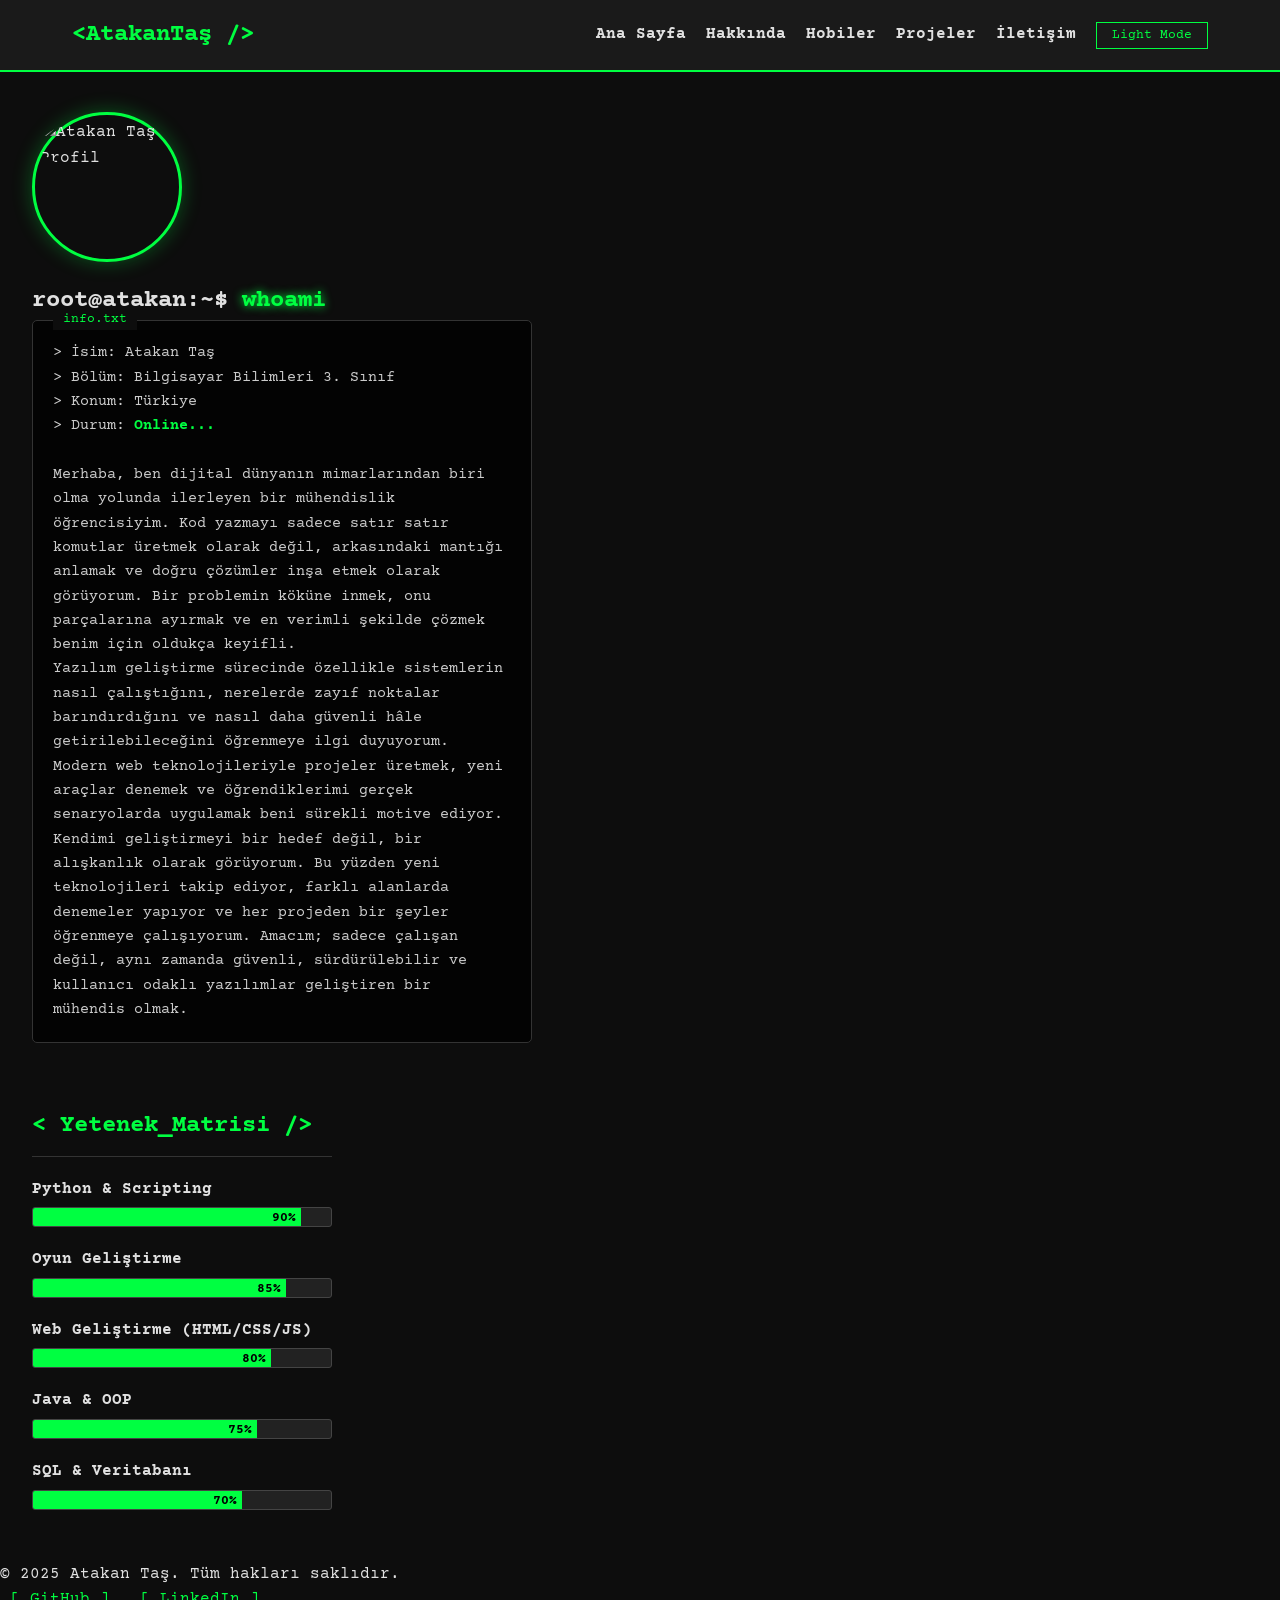
==== hakkinda.html @ c327cda7 "Add files via upload" ====
<!DOCTYPE html>
<html lang="tr">

<head>
    <meta charset="UTF-8">
    <meta name="viewport" content="width=device-width, initial-scale=1.0">
    <title>Hakkında | Atakan Taş</title>
    <link rel="stylesheet" href="style.css">
    <link href="https://fonts.googleapis.com/css2?family=Courier+Prime:wght@400;700&display=swap" rel="stylesheet">
    <link rel="icon" type="image/png" href="https://cdn-icons-png.flaticon.com/512/919/919841.png">
</head>

<body>

    <header>
        <nav class="navbar">
            <div class="logo">&lt;AtakanTaş /&gt;</div>
            <div class="hamburger" id="hamburger-btn">
                <span class="bar"></span>
                <span class="bar"></span>
                <span class="bar"></span>
            </div>
            <ul class="nav-links" id="nav-links">
                <li><a href="index.html">Ana Sayfa</a></li>
                <li><a href="hakkinda.html" class="active">Hakkında</a></li>
                <li><a href="hobiler.html">Hobiler</a></li>
                <li><a href="portfolyo.html">Projeler</a></li>
                <li><a href="iletisim.html">İletişim</a></li>
                <li><button id="theme-toggle">Light Mode</button></li>
            </ul>
        </nav>
    </header>

    <main class="container about-container">

        <section class="bio-section">
            <div class="profile-frame">
                <img src="https://images.unsplash.com/photo-1535713875002-d1d0cf377fde?q=80&w=500&auto=format&fit=crop"
                    alt="Atakan Taş Profil">
            </div>
            <h1>root@atakan:~$ <span class="highlight">whoami</span></h1>

            <div class="terminal-box">
                <p>> İsim: Atakan Taş</p>
                <p>> Bölüm: Bilgisayar Bilimleri 3. Sınıf</p>
                <p>> Konum: Türkiye</p>
                <p>> Durum: <span class="blink">Online...</span></p>
                <br>
                <p class="bio-text">
                    Merhaba, ben dijital dünyanın mimarlarından biri olma yolunda ilerleyen bir mühendislik
                    öğrencisiyim. Kod yazmayı sadece satır satır komutlar üretmek olarak değil, arkasındaki mantığı
                    anlamak ve doğru çözümler inşa etmek olarak görüyorum. Bir problemin köküne inmek, onu parçalarına
                    ayırmak ve en verimli şekilde çözmek benim için oldukça keyifli. <br>

                    Yazılım geliştirme sürecinde özellikle sistemlerin nasıl çalıştığını, nerelerde zayıf noktalar
                    barındırdığını ve nasıl daha güvenli hâle getirilebileceğini öğrenmeye ilgi duyuyorum. Modern web
                    teknolojileriyle projeler üretmek, yeni araçlar denemek ve öğrendiklerimi gerçek senaryolarda
                    uygulamak beni sürekli motive ediyor. <br>

                    Kendimi geliştirmeyi bir hedef değil, bir alışkanlık olarak görüyorum. Bu yüzden yeni teknolojileri
                    takip ediyor, farklı alanlarda denemeler yapıyor ve her projeden bir şeyler öğrenmeye çalışıyorum.
                    Amacım; sadece çalışan değil, aynı zamanda güvenli, sürdürülebilir ve kullanıcı odaklı yazılımlar
                    geliştiren bir mühendis olmak. <br>
                </p>
            </div>
        </section>

        <section class="skills-section">
            <h2>&lt; Yetenek_Matrisi /&gt;</h2>

            <div class="skill">
                <div class="skill-name">Python & Scripting</div>
                <div class="progress-bar">
                    <div class="progress" style="width: 90%;">90%</div>
                </div>
            </div>

            <div class="skill">
                <div class="skill-name">Oyun Geliştirme</div>
                <div class="progress-bar">
                    <div class="progress" style="width: 85%;">85%</div>
                </div>
            </div>

            <div class="skill">
                <div class="skill-name">Web Geliştirme (HTML/CSS/JS)</div>
                <div class="progress-bar">
                    <div class="progress" style="width: 80%;">80%</div>
                </div>
            </div>

            <div class="skill">
                <div class="skill-name">Java & OOP</div>
                <div class="progress-bar">
                    <div class="progress" style="width: 75%;">75%</div>
                </div>
            </div>

            <div class="skill">
                <div class="skill-name">SQL & Veritabanı</div>
                <div class="progress-bar">
                    <div class="progress" style="width: 70%;">70%</div>
                </div>
            </div>

        </section>

    </main>

    <footer>
        <p>&copy; 2025 Atakan Taş. Tüm hakları saklıdır.</p>
        <div class="social-links">
            <a href="https://github.com/kullaniciadin" target="_blank"
                style="color: var(--primary-color); margin: 0 10px; text-decoration: none;">[ GitHub ]</a>
            <a href="https://linkedin.com/in/kullaniciadin" target="_blank"
                style="color: var(--primary-color); margin: 0 10px; text-decoration: none;">[ LinkedIn ]</a>
        </div>
    </footer>

    <script src="script.js"></script>
</body>

</html>
---- style.css ----
/* Dosya: style.css */
:root {
    /* Varsayılan Renkler (Dark Mode / Hacker Theme) */
    --bg-color: #0d0d0d;
    --text-color: #e0e0e0;
    --primary-color: #00ff41;
    /* Matrix Yeşili */
    --secondary-color: #1a1a1a;
    --border-color: #00ff41;
}

/* Light Mode Renkleri [cite: 18] */
body.light-mode {
    --bg-color: #ffffff;
    --text-color: #1a1a1a;
    --primary-color: #008f11;
    /* Daha koyu yeşil okunabilirlik için */
    --secondary-color: #f0f0f0;
    --border-color: #ccc;
}

* {
    margin: 0;
    padding: 0;
    box-sizing: border-box;
    font-family: 'Courier Prime', monospace;
    /* Monospace font */
}

body {
    background-color: var(--bg-color);
    color: var(--text-color);
    transition: background-color 0.3s, color 0.3s;
    line-height: 1.6;
}

/* Navbar [cite: 24] */
header {
    background-color: var(--secondary-color);
    position: fixed;
    /* Sabit Navbar */
    top: 0;
    width: 100%;
    z-index: 1000;
    border-bottom: 2px solid var(--primary-color);
}

.navbar {
    display: flex;
    justify-content: space-between;
    align-items: center;
    padding: 1rem 2rem;
    max-width: 1200px;
    margin: 0 auto;
}

.logo {
    font-size: 1.5rem;
    font-weight: bold;
    color: var(--primary-color);
}

.nav-links {
    display: flex;
    list-style: none;
    gap: 20px;
}

.nav-links a {
    text-decoration: none;
    color: var(--text-color);
    font-weight: bold;
    transition: color 0.3s;
}

.nav-links a:hover {
    color: var(--primary-color);
    text-shadow: 0 0 5px var(--primary-color);
}

/* Butonlar */
.btn,
#theme-toggle {
    background-color: transparent;
    border: 1px solid var(--primary-color);
    color: var(--primary-color);
    padding: 5px 15px;
    cursor: pointer;
    font-family: inherit;
    text-decoration: none;
    display: inline-block;
}

.btn:hover,
#theme-toggle:hover {
    background-color: var(--primary-color);
    color: var(--bg-color);
}

/* Container & Bölümler */
main {
    margin-top: 80px;
    /* Navbar payı */
    padding: 2rem;
    min-height: 80vh;
    display: flex;
    flex-direction: column;
    align-items: center;
    justify-content: center;
    text-align: center;
}

.highlight {
    color: var(--primary-color);
    text-shadow: 0 0 10px var(--primary-color);
}

/* Accordion (Hobiler)  */
.accordion {
    width: 100%;
    max-width: 600px;
    margin-top: 2rem;
    text-align: left;
}

.accordion-item {
    border: 1px solid var(--border-color);
    margin-bottom: 10px;
    border-radius: 5px;
    overflow: hidden;
}

.accordion-header {
    width: 100%;
    background-color: var(--secondary-color);
    color: var(--primary-color);
    padding: 15px;
    text-align: left;
    border: none;
    cursor: pointer;
    font-size: 1.1rem;
    outline: none;
}

.accordion-content {
    max-height: 0;
    overflow: hidden;
    transition: max-height 0.3s ease-out;
    /* Basit Animasyon [cite: 21] */
    background-color: var(--bg-color);
    padding: 0 15px;
}

.accordion-content p {
    padding: 15px 0;
}

/* Hamburger Menü (Mobile) */
.hamburger {
    display: none;
    cursor: pointer;
}

.bar {
    display: block;
    width: 25px;
    height: 3px;
    margin: 5px auto;
    background-color: var(--text-color);
    transition: all 0.3s ease;

}

/* Responsive Tasarım (Media Queries) [cite: 23] */
@media (max-width: 768px) {
    .hamburger {
        display: block;
    }

    .hamburger.active .bar:nth-child(2) {
        opacity: 0;
    }

    .hamburger.active .bar:nth-child(1) {
        transform: translateY(8px) rotate(45deg);
    }

    .hamburger.active .bar:nth-child(3) {
        transform: translateY(-8px) rotate(-45deg);
    }

    .nav-links {
        position: fixed;
        left: -100%;
        top: 70px;
        flex-direction: column;
        background-color: var(--secondary-color);
        width: 100%;
        text-align: center;
        transition: 0.3s;
        padding: 20px 0;
        border-bottom: 2px solid var(--primary-color);
    }

    .nav-links.active {
        left: 0;
    }
}


/* --- İletişim Formu Stilleri (style.css altına ekle) --- */

.contact-section {
    width: 100%;
    max-width: 600px;
    text-align: left;
    background-color: rgba(26, 26, 26, 0.5);
    /* Hafif transparan kutu */
    padding: 2rem;
    border: 1px solid var(--primary-color);
    box-shadow: 0 0 15px rgba(0, 255, 65, 0.1);
    /* Yeşil neon parlama */
}

.contact-section h1 {
    color: var(--primary-color);
    margin-bottom: 1rem;
    text-align: center;
}

.form-group {
    margin-bottom: 1.5rem;
}

.form-group label {
    display: block;
    margin-bottom: 0.5rem;
    font-weight: bold;
    color: var(--text-color);
}

/* Input ve Textarea için Hacker Görünümü */
input,
textarea {
    width: 100%;
    padding: 10px;
    background-color: #000;
    /* Tam siyah zemin */
    border: 1px solid #333;
    border-left: 3px solid var(--primary-color);
    /* Sol taraf yeşil çizgi */
    color: var(--primary-color);
    font-family: 'Courier Prime', monospace;
    font-size: 1rem;
    outline: none;
    transition: all 0.3s ease;
}

input:focus,
textarea:focus {
    border-color: var(--primary-color);
    box-shadow: 0 0 8px rgba(0, 255, 65, 0.3);
}

/* Placeholder rengini biraz soluk yapalım */
::placeholder {
    color: #555;
}

.full-width {
    width: 100%;
    margin-top: 10px;
    font-weight: bold;
    font-size: 1.1rem;
    text-transform: uppercase;
    letter-spacing: 2px;
}



/* --- Hobiler Sayfası Kart Tasarımı --- */

/* Kartları yan yana dizen Grid yapısı */
.hobby-grid {
    display: grid;
    grid-template-columns: repeat(auto-fit, minmax(300px, 1fr));
    gap: 2rem;
    width: 100%;
    max-width: 1000px;
    margin-top: 20px;
}

/* Kartın kendisi */
.hobby-card {
    background-color: #000;
    border: 1px solid #333;
    border-radius: 10px;
    overflow: hidden;
    transition: transform 0.3s, box-shadow 0.3s;
}

.hobby-card:hover {
    transform: translateY(-5px);
    box-shadow: 0 0 15px rgba(0, 255, 65, 0.4);
    /* Neon yeşil gölge */
    border-color: var(--primary-color);
}

/* Kartın üst kısmı (Resim + Başlık) */
.card-header {
    position: relative;
    height: 200px;
    /* Kart yüksekliği */
    cursor: pointer;
    overflow: hidden;
    padding: 0;
    /* Önceki padding'i sıfırladık */
}

.card-header img {
    width: 100%;
    height: 100%;
    object-fit: cover;
    opacity: 0.7;
    /* Resmi biraz kararttık */
    transition: opacity 0.3s;
}

.hobby-card:hover img {
    opacity: 1;
    /* Mouse gelince parlasın */
}

/* Resmin üzerindeki yazı katmanı */
.card-overlay {
    position: absolute;
    bottom: 0;
    left: 0;
    width: 100%;
    background: linear-gradient(to top, rgba(0, 0, 0, 0.9), transparent);
    padding: 15px;
    display: flex;
    justify-content: space-between;
    align-items: center;
}

.card-overlay h3 {
    color: var(--primary-color);
    font-size: 1.2rem;
    text-shadow: 0 0 5px black;
}

.card-overlay .icon {
    font-size: 1.5rem;
    font-weight: bold;
}

/* Açılan Metin Alanı */
.accordion-content p {
    padding: 15px;
    color: #ccc;
    font-size: 0.95rem;
    line-height: 1.5;
    background-color: #111;
    border-top: 1px solid var(--primary-color);
}




/* --- Hakkında Sayfası Stilleri --- */

.about-container {
    display: flex;
    flex-wrap: wrap;
    justify-content: center;
    gap: 4rem;
    align-items: flex-start;
    text-align: left;
    /* Genel ortalamayı bozup sola yaslıyoruz */
}

/* Sol Taraf: Biyografi */
.bio-section {
    flex: 1;
    min-width: 300px;
    max-width: 500px;
}

.profile-frame {
    width: 150px;
    height: 150px;
    border-radius: 50%;
    border: 3px solid var(--primary-color);
    padding: 5px;
    margin-bottom: 20px;
    box-shadow: 0 0 20px rgba(0, 255, 65, 0.3);
}

.profile-frame img {
    width: 100%;
    height: 100%;
    border-radius: 50%;
    object-fit: cover;
    filter: grayscale(100%);
    /* Siyah beyaz fotoğraf hacker havası katar */
    transition: filter 0.3s;
}

.profile-frame:hover img {
    filter: grayscale(0%);
    /* Üzerine gelince renklenir */
}

.terminal-box {
    background-color: rgba(0, 0, 0, 0.8);
    border: 1px solid #333;
    padding: 20px;
    border-radius: 5px;
    font-family: 'Courier Prime', monospace;
    font-size: 0.95rem;
    color: #ccc;
    position: relative;
}

.terminal-box::before {
    content: "info.txt";
    /* Dosya adı süsü */
    position: absolute;
    top: -12px;
    left: 20px;
    background-color: var(--bg-color);
    padding: 0 10px;
    color: var(--primary-color);
    font-size: 0.8rem;
}

.blink {
    animation: blinker 1.5s linear infinite;
    color: var(--primary-color);
    font-weight: bold;
}

@keyframes blinker {
    50% {
        opacity: 0;
    }
}

/* Sağ Taraf: Yetenek Barları */
.skills-section {
    flex: 1;
    min-width: 300px;
    max-width: 500px;
}

.skills-section h2 {
    color: var(--primary-color);
    margin-bottom: 20px;
    border-bottom: 1px solid #333;
    padding-bottom: 10px;

}

.skill {
    margin-bottom: 20px;
}

.skill-name {
    margin-bottom: 5px;
    font-weight: bold;
    color: var(--text-color);
}

.progress-bar {
    width: 100%;
    background-color: #222;
    height: 20px;
    border-radius: 3px;
    overflow: hidden;
    border: 1px solid #444;
}

.progress {
    height: 100%;
    background-color: var(--primary-color);
    color: #000;
    /* Yazı rengi siyah */
    text-align: right;
    padding-right: 5px;
    line-height: 20px;
    /* Dikey ortalama */
    font-size: 0.8rem;
    font-weight: bold;
    width: 0;
    /* JS ile veya inline style ile artırılır */
    transition: width 1s ease-in-out;
}

/* --- Custom Scrollbar (Webkit tarayıcılar için) --- */
::-webkit-scrollbar {
    width: 10px;
}

::-webkit-scrollbar-track {
    background: #0d0d0d;
    /* Arka plan siyah */
}

::-webkit-scrollbar-thumb {
    background: var(--primary-color);
    /* Çubuk neon yeşil */
    border-radius: 5px;
    border: 2px solid #0d0d0d;
}

::-webkit-scrollbar-thumb:hover {
    background: #fff;
    /* Üzerine gelince beyaz olsun */
}
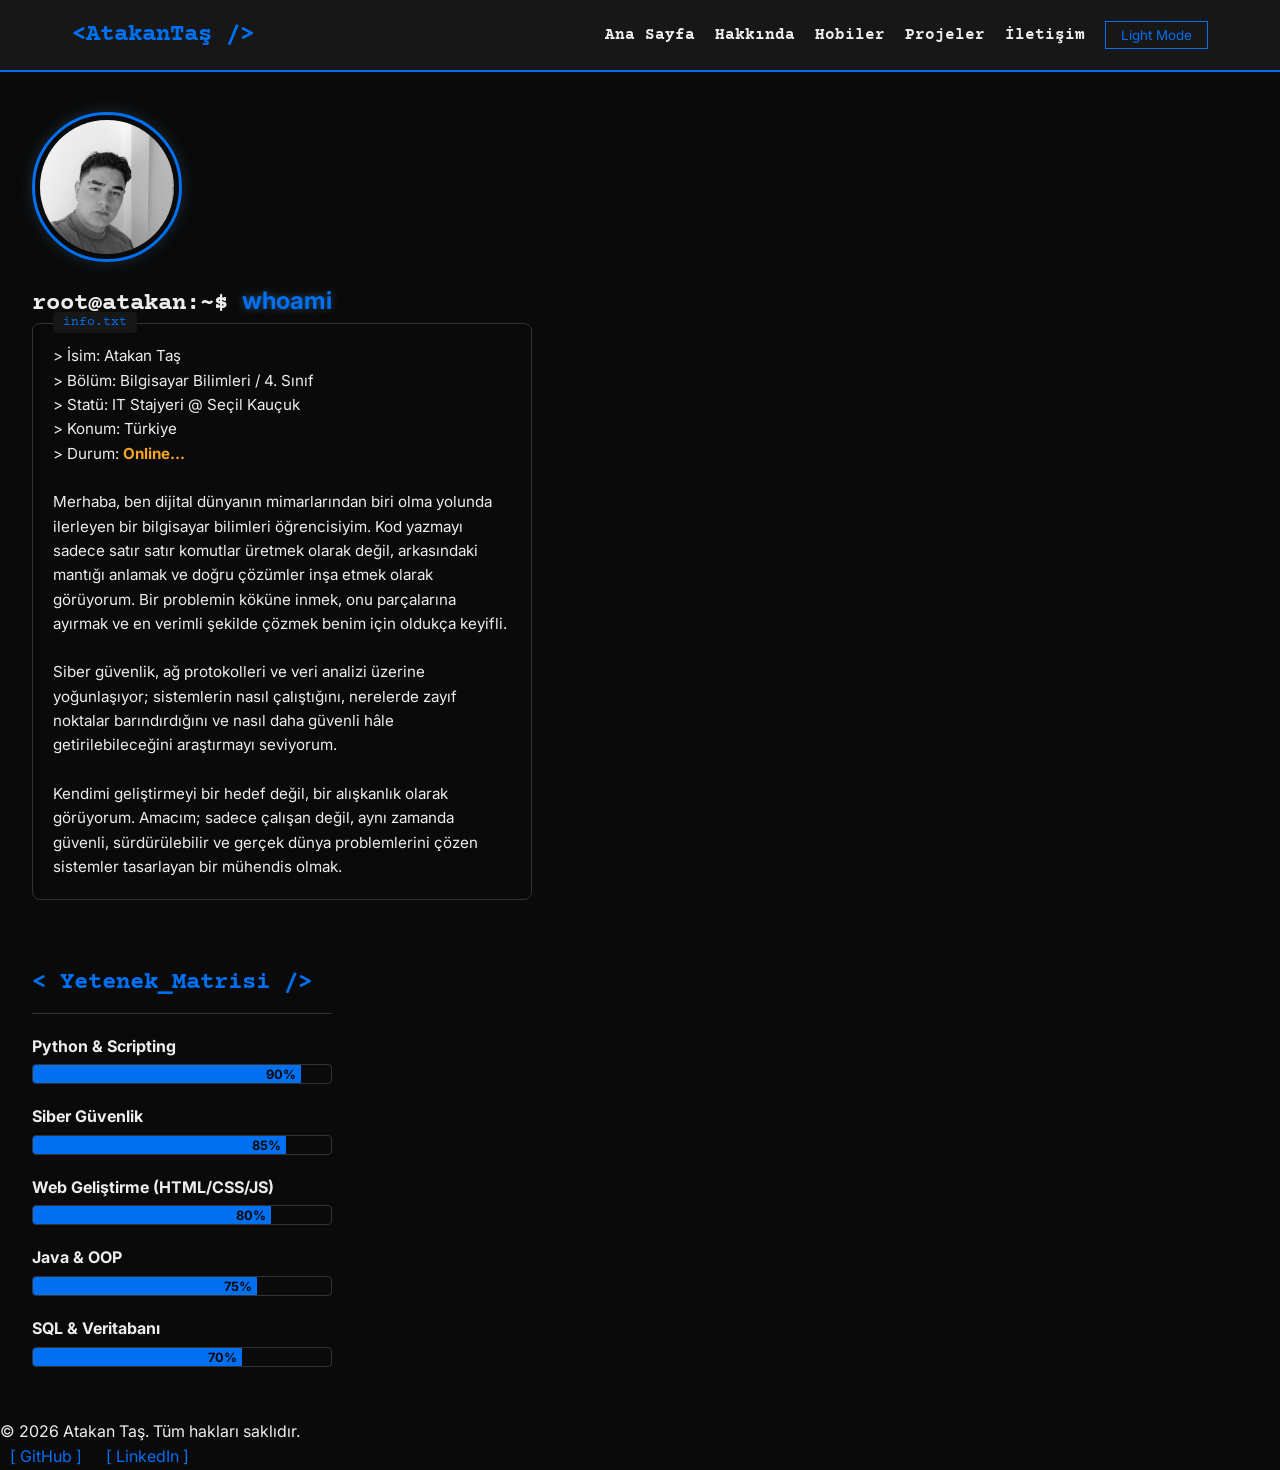
==== commit ba87a208: "Add files via upload" ====
--- a/hakkinda.html
+++ b/hakkinda.html
@@ -1,123 +1,162 @@
-<!DOCTYPE html>
+<!doctype html>
 <html lang="tr">
+  <head>
+    <meta charset="UTF-8" />
+    <meta name="viewport" content="width=device-width, initial-scale=1.0" />
+    <meta name="description" content="Atakan Taş hakkında: Bilgisayar Bilimleri 4. sınıf öğrencisi, Seçil Kauçuk'ta IT stajyeri. Siber güvenlik ve yazılım geliştirme yetenekleri." />
+    <meta property="og:title" content="Atakan Taş" />
+    <meta property="og:description" content="Atakan Taş hakkında: Bilgisayar Bilimleri 4. sınıf öğrencisi, Seçil Kauçuk'ta IT stajyeri. Siber güvenlik ve yazılım geliştirme yetenekleri." />
+    <meta property="og:type" content="website" />
+    <meta property="og:url" content="https://tasatakan.netlify.app/hakkinda.html" />
+    <script>
+      // Tema flaşını (FOUC) önlemek için erken çalışır; CSS/gövde
+      // yüklenmeden önce kayıtlı temayı <html> etiketine uygular.
+      (function () {
+        try {
+          if (localStorage.getItem("theme") === "light") {
+            document.documentElement.classList.add("light-mode");
+          }
+        } catch (e) {}
+      })();
+    </script>
+    <title>Hakkında | Atakan Taş</title>
+    <link rel="stylesheet" href="style.css" />
+    <link
+      href="https://fonts.googleapis.com/css2?family=Courier+Prime:wght@400;700&display=swap"
+      rel="stylesheet"
+    />
+    <link
+      href="https://fonts.googleapis.com/css2?family=Inter:wght@400;600&display=swap"
+      rel="stylesheet"
+    />
+    <link
+      rel="icon"
+      type="image/png"
+      href="https://cdn-icons-png.flaticon.com/512/919/919841.png"
+    />
+  </head>
 
-<head>
-    <meta charset="UTF-8">
-    <meta name="viewport" content="width=device-width, initial-scale=1.0">
-    <title>Hakkında | Atakan Taş</title>
-    <link rel="stylesheet" href="style.css">
-    <link href="https://fonts.googleapis.com/css2?family=Courier+Prime:wght@400;700&display=swap" rel="stylesheet">
-    <link rel="icon" type="image/png" href="https://cdn-icons-png.flaticon.com/512/919/919841.png">
-</head>
-
-<body>
-
+  <body>
     <header>
-        <nav class="navbar">
-            <div class="logo">&lt;AtakanTaş /&gt;</div>
-            <div class="hamburger" id="hamburger-btn">
-                <span class="bar"></span>
-                <span class="bar"></span>
-                <span class="bar"></span>
-            </div>
-            <ul class="nav-links" id="nav-links">
-                <li><a href="index.html">Ana Sayfa</a></li>
-                <li><a href="hakkinda.html" class="active">Hakkında</a></li>
-                <li><a href="hobiler.html">Hobiler</a></li>
-                <li><a href="portfolyo.html">Projeler</a></li>
-                <li><a href="iletisim.html">İletişim</a></li>
-                <li><button id="theme-toggle">Light Mode</button></li>
-            </ul>
-        </nav>
+      <nav class="navbar">
+        <div class="logo">&lt;AtakanTaş /&gt;</div>
+        <div class="hamburger" id="hamburger-btn">
+          <span class="bar"></span>
+          <span class="bar"></span>
+          <span class="bar"></span>
+        </div>
+        <ul class="nav-links" id="nav-links">
+          <li><a href="index.html">Ana Sayfa</a></li>
+          <li><a href="hakkinda.html" class="active">Hakkında</a></li>
+          <li><a href="hobiler.html">Hobiler</a></li>
+          <li><a href="portfolyo.html">Projeler</a></li>
+          <li><a href="iletisim.html">İletişim</a></li>
+          <li><button id="theme-toggle">Light Mode</button></li>
+        </ul>
+      </nav>
     </header>
 
     <main class="container about-container">
+      <section class="bio-section">
+        <div class="profile-frame">
+          <img src="myfoto.jpeg" alt="Atakan Taş Profil" />
+        </div>
+        <h1>root@atakan:~$ <span class="highlight">whoami</span></h1>
 
-        <section class="bio-section">
-            <div class="profile-frame">
-                <img src="https://images.unsplash.com/photo-1535713875002-d1d0cf377fde?q=80&w=500&auto=format&fit=crop"
-                    alt="Atakan Taş Profil">
-            </div>
-            <h1>root@atakan:~$ <span class="highlight">whoami</span></h1>
+        <div class="terminal-box">
+          <p>> İsim: Atakan Taş</p>
+          <p>> Bölüm: Bilgisayar Bilimleri / 4. Sınıf</p>
+          <p>> Statü: IT Stajyeri @ Seçil Kauçuk</p>
+          <p>> Konum: Türkiye</p>
+          <p>> Durum: <span class="blink">Online...</span></p>
+          <br />
+          <p class="bio-text">
+            Merhaba, ben dijital dünyanın mimarlarından biri olma yolunda
+            ilerleyen bir bilgisayar bilimleri öğrencisiyim. Kod yazmayı sadece
+            satır satır komutlar üretmek olarak değil, arkasındaki mantığı
+            anlamak ve doğru çözümler inşa etmek olarak görüyorum. Bir problemin
+            köküne inmek, onu parçalarına ayırmak ve en verimli şekilde çözmek
+            benim için oldukça keyifli. <br /><br />
 
-            <div class="terminal-box">
-                <p>> İsim: Atakan Taş</p>
-                <p>> Bölüm: Bilgisayar Bilimleri 3. Sınıf</p>
-                <p>> Konum: Türkiye</p>
-                <p>> Durum: <span class="blink">Online...</span></p>
-                <br>
-                <p class="bio-text">
-                    Merhaba, ben dijital dünyanın mimarlarından biri olma yolunda ilerleyen bir mühendislik
-                    öğrencisiyim. Kod yazmayı sadece satır satır komutlar üretmek olarak değil, arkasındaki mantığı
-                    anlamak ve doğru çözümler inşa etmek olarak görüyorum. Bir problemin köküne inmek, onu parçalarına
-                    ayırmak ve en verimli şekilde çözmek benim için oldukça keyifli. <br>
+            Siber güvenlik, ağ protokolleri ve veri analizi üzerine
+            yoğunlaşıyor; sistemlerin nasıl çalıştığını, nerelerde zayıf
+            noktalar barındırdığını ve nasıl daha güvenli hâle
+            getirilebileceğini araştırmayı seviyorum. <br /><br />
 
-                    Yazılım geliştirme sürecinde özellikle sistemlerin nasıl çalıştığını, nerelerde zayıf noktalar
-                    barındırdığını ve nasıl daha güvenli hâle getirilebileceğini öğrenmeye ilgi duyuyorum. Modern web
-                    teknolojileriyle projeler üretmek, yeni araçlar denemek ve öğrendiklerimi gerçek senaryolarda
-                    uygulamak beni sürekli motive ediyor. <br>
+            Kendimi geliştirmeyi bir hedef değil, bir alışkanlık olarak
+            görüyorum. Amacım; sadece çalışan değil, aynı zamanda güvenli,
+            sürdürülebilir ve gerçek dünya problemlerini çözen sistemler
+            tasarlayan bir mühendis olmak.
+          </p>
+        </div>
+      </section>
 
-                    Kendimi geliştirmeyi bir hedef değil, bir alışkanlık olarak görüyorum. Bu yüzden yeni teknolojileri
-                    takip ediyor, farklı alanlarda denemeler yapıyor ve her projeden bir şeyler öğrenmeye çalışıyorum.
-                    Amacım; sadece çalışan değil, aynı zamanda güvenli, sürdürülebilir ve kullanıcı odaklı yazılımlar
-                    geliştiren bir mühendis olmak. <br>
-                </p>
-            </div>
-        </section>
+      <section class="skills-section">
+        <h2>&lt; Yetenek_Matrisi /&gt;</h2>
 
-        <section class="skills-section">
-            <h2>&lt; Yetenek_Matrisi /&gt;</h2>
+        <div class="skill">
+          <div class="skill-name">Python & Scripting</div>
+          <div class="progress-bar">
+            <div class="progress" style="width: 90%">90%</div>
+          </div>
+        </div>
 
-            <div class="skill">
-                <div class="skill-name">Python & Scripting</div>
-                <div class="progress-bar">
-                    <div class="progress" style="width: 90%;">90%</div>
-                </div>
-            </div>
+        <div class="skill">
+          <div class="skill-name">Siber Güvenlik</div>
+          <div class="progress-bar">
+            <div class="progress" style="width: 85%">85%</div>
+          </div>
+        </div>
 
-            <div class="skill">
-                <div class="skill-name">Oyun Geliştirme</div>
-                <div class="progress-bar">
-                    <div class="progress" style="width: 85%;">85%</div>
-                </div>
-            </div>
+        <div class="skill">
+          <div class="skill-name">Web Geliştirme (HTML/CSS/JS)</div>
+          <div class="progress-bar">
+            <div class="progress" style="width: 80%">80%</div>
+          </div>
+        </div>
 
-            <div class="skill">
-                <div class="skill-name">Web Geliştirme (HTML/CSS/JS)</div>
-                <div class="progress-bar">
-                    <div class="progress" style="width: 80%;">80%</div>
-                </div>
-            </div>
+        <div class="skill">
+          <div class="skill-name">Java & OOP</div>
+          <div class="progress-bar">
+            <div class="progress" style="width: 75%">75%</div>
+          </div>
+        </div>
 
-            <div class="skill">
-                <div class="skill-name">Java & OOP</div>
-                <div class="progress-bar">
-                    <div class="progress" style="width: 75%;">75%</div>
-                </div>
-            </div>
-
-            <div class="skill">
-                <div class="skill-name">SQL & Veritabanı</div>
-                <div class="progress-bar">
-                    <div class="progress" style="width: 70%;">70%</div>
-                </div>
-            </div>
-
-        </section>
-
+        <div class="skill">
+          <div class="skill-name">SQL & Veritabanı</div>
+          <div class="progress-bar">
+            <div class="progress" style="width: 70%">70%</div>
+          </div>
+        </div>
+      </section>
     </main>
 
     <footer>
-        <p>&copy; 2025 Atakan Taş. Tüm hakları saklıdır.</p>
-        <div class="social-links">
-            <a href="https://github.com/kullaniciadin" target="_blank"
-                style="color: var(--primary-color); margin: 0 10px; text-decoration: none;">[ GitHub ]</a>
-            <a href="https://linkedin.com/in/kullaniciadin" target="_blank"
-                style="color: var(--primary-color); margin: 0 10px; text-decoration: none;">[ LinkedIn ]</a>
-        </div>
+      <p>&copy; 2026 Atakan Taş. Tüm hakları saklıdır.</p>
+      <div class="social-links">
+        <a
+          href="https://github.com/AtakaanShiva"
+          target="_blank"
+          style="
+            color: var(--primary-color);
+            margin: 0 10px;
+            text-decoration: none;
+          "
+          >[ GitHub ]</a
+        >
+        <a
+          href="https://linkedin.com/in/atakan-ta%C5%9F-4824362a7"
+          target="_blank"
+          style="
+            color: var(--primary-color);
+            margin: 0 10px;
+            text-decoration: none;
+          "
+          >[ LinkedIn ]</a
+        >
+      </div>
     </footer>
 
     <script src="script.js"></script>
-</body>
-
-</html>+  </body>
+</html>
--- a/style.css
+++ b/style.css
@@ -1,520 +1,459 @@
-/* Dosya: style.css */
 :root {
-    /* Varsayılan Renkler (Dark Mode / Hacker Theme) */
-    --bg-color: #0d0d0d;
-    --text-color: #e0e0e0;
-    --primary-color: #00ff41;
-    /* Matrix Yeşili */
-    --secondary-color: #1a1a1a;
-    --border-color: #00ff41;
-}
-
-/* Light Mode Renkleri [cite: 18] */
-body.light-mode {
-    --bg-color: #ffffff;
-    --text-color: #1a1a1a;
-    --primary-color: #008f11;
-    /* Daha koyu yeşil okunabilirlik için */
-    --secondary-color: #f0f0f0;
-    --border-color: #ccc;
+  /* Premium Kurumsal Paleti */
+  --bg-color: #0a0a0a; /* Neredeyse tam siyah, sonsuzluk hissi */
+  --text-color: #ededed; /* Göz yormayan kırık beyaz */
+  --primary-color: #0070f3; /* Çok keskin, dikkat çekici teknoloji mavisi */
+  --secondary-color: #171717; /* Kartlar için derin antrasit */
+  --border-color: #333; /* İnce ve zarif kenarlık rengi */
+  --accent-color: #f5a623; /* Detaylar için lüks turuncu/altın vurgu */
+}
+
+:root.light-mode {
+  --bg-color: #f8f9fa;
+  --text-color: #111827;
+  --primary-color: #2563eb;
+  --secondary-color: #ffffff;
+  --border-color: #e5e7eb;
+  --accent-color: #ea580c;
 }
 
 * {
-    margin: 0;
-    padding: 0;
-    box-sizing: border-box;
-    font-family: 'Courier Prime', monospace;
-    /* Monospace font */
+  margin: 0;
+  padding: 0;
+  box-sizing: border-box;
+  font-family: "Inter", sans-serif;
+}
+
+h1,
+h2,
+h3,
+.logo,
+.terminal-box,
+.btn,
+input,
+textarea,
+.nav-links a {
+  font-family: "Courier Prime", monospace;
 }
 
 body {
-    background-color: var(--bg-color);
-    color: var(--text-color);
-    transition: background-color 0.3s, color 0.3s;
-    line-height: 1.6;
-}
-
-/* Navbar [cite: 24] */
+  background-color: var(--bg-color);
+  color: var(--text-color);
+  transition:
+    background-color 0.3s,
+    color 0.3s;
+  line-height: 1.6;
+}
+
+/* Navbar */
 header {
-    background-color: var(--secondary-color);
-    position: fixed;
-    /* Sabit Navbar */
-    top: 0;
-    width: 100%;
-    z-index: 1000;
-    border-bottom: 2px solid var(--primary-color);
+  background-color: var(--secondary-color);
+  position: fixed;
+  top: 0;
+  width: 100%;
+  z-index: 1000;
+  border-bottom: 2px solid var(--primary-color);
 }
 
 .navbar {
-    display: flex;
-    justify-content: space-between;
-    align-items: center;
-    padding: 1rem 2rem;
-    max-width: 1200px;
-    margin: 0 auto;
+  display: flex;
+  justify-content: space-between;
+  align-items: center;
+  padding: 1rem 2rem;
+  max-width: 1200px;
+  margin: 0 auto;
 }
 
 .logo {
-    font-size: 1.5rem;
-    font-weight: bold;
-    color: var(--primary-color);
+  font-size: 1.5rem;
+  font-weight: bold;
+  color: var(--primary-color);
 }
 
 .nav-links {
-    display: flex;
-    list-style: none;
-    gap: 20px;
+  display: flex;
+  list-style: none;
+  gap: 20px;
 }
 
 .nav-links a {
-    text-decoration: none;
-    color: var(--text-color);
-    font-weight: bold;
-    transition: color 0.3s;
+  text-decoration: none;
+  color: var(--text-color);
+  font-weight: bold;
+  transition: color 0.3s;
 }
 
 .nav-links a:hover {
-    color: var(--primary-color);
-    text-shadow: 0 0 5px var(--primary-color);
+  color: var(--primary-color);
+  text-shadow: 0 0 5px rgba(97, 175, 239, 0.5);
 }
 
 /* Butonlar */
 .btn,
 #theme-toggle {
-    background-color: transparent;
-    border: 1px solid var(--primary-color);
-    color: var(--primary-color);
-    padding: 5px 15px;
-    cursor: pointer;
-    font-family: inherit;
-    text-decoration: none;
-    display: inline-block;
+  background-color: transparent;
+  border: 1px solid var(--primary-color);
+  color: var(--primary-color);
+  padding: 5px 15px;
+  cursor: pointer;
+  text-decoration: none;
+  display: inline-block;
+  transition: all 0.3s ease;
 }
 
 .btn:hover,
 #theme-toggle:hover {
-    background-color: var(--primary-color);
-    color: var(--bg-color);
+  background-color: var(--primary-color);
+  color: var(--bg-color);
 }
 
 /* Container & Bölümler */
 main {
-    margin-top: 80px;
-    /* Navbar payı */
-    padding: 2rem;
-    min-height: 80vh;
-    display: flex;
-    flex-direction: column;
-    align-items: center;
-    justify-content: center;
-    text-align: center;
+  margin-top: 80px;
+  padding: 2rem;
+  min-height: 80vh;
+  display: flex;
+  flex-direction: column;
+  align-items: center;
+  justify-content: center;
+  text-align: center;
 }
 
 .highlight {
-    color: var(--primary-color);
-    text-shadow: 0 0 10px var(--primary-color);
-}
-
-/* Accordion (Hobiler)  */
-.accordion {
-    width: 100%;
-    max-width: 600px;
-    margin-top: 2rem;
-    text-align: left;
-}
-
-.accordion-item {
-    border: 1px solid var(--border-color);
-    margin-bottom: 10px;
-    border-radius: 5px;
-    overflow: hidden;
-}
-
+  color: var(--primary-color);
+  text-shadow: 0 0 8px rgba(97, 175, 239, 0.4);
+}
+
+/* Accordion */
 .accordion-header {
-    width: 100%;
-    background-color: var(--secondary-color);
-    color: var(--primary-color);
-    padding: 15px;
-    text-align: left;
-    border: none;
-    cursor: pointer;
-    font-size: 1.1rem;
-    outline: none;
+  width: 100%;
+  background-color: var(--secondary-color);
+  color: var(--primary-color);
+  padding: 15px;
+  text-align: left;
+  border: none;
+  cursor: pointer;
+  font-size: 1.1rem;
+  outline: none;
 }
 
 .accordion-content {
-    max-height: 0;
-    overflow: hidden;
-    transition: max-height 0.3s ease-out;
-    /* Basit Animasyon [cite: 21] */
-    background-color: var(--bg-color);
-    padding: 0 15px;
+  max-height: 0;
+  overflow: hidden;
+  transition: max-height 0.3s ease-out;
+  background-color: var(--bg-color);
+  padding: 0 15px;
 }
 
 .accordion-content p {
-    padding: 15px 0;
+  padding: 15px 0;
 }
 
 /* Hamburger Menü (Mobile) */
 .hamburger {
-    display: none;
-    cursor: pointer;
+  display: none;
+  cursor: pointer;
 }
 
 .bar {
+  display: block;
+  width: 25px;
+  height: 3px;
+  margin: 5px auto;
+  background-color: var(--text-color);
+  transition: all 0.3s ease;
+}
+
+@media (max-width: 768px) {
+  .hamburger {
     display: block;
-    width: 25px;
-    height: 3px;
-    margin: 5px auto;
-    background-color: var(--text-color);
-    transition: all 0.3s ease;
-
-}
-
-/* Responsive Tasarım (Media Queries) [cite: 23] */
-@media (max-width: 768px) {
-    .hamburger {
-        display: block;
-    }
-
-    .hamburger.active .bar:nth-child(2) {
-        opacity: 0;
-    }
-
-    .hamburger.active .bar:nth-child(1) {
-        transform: translateY(8px) rotate(45deg);
-    }
-
-    .hamburger.active .bar:nth-child(3) {
-        transform: translateY(-8px) rotate(-45deg);
-    }
-
-    .nav-links {
-        position: fixed;
-        left: -100%;
-        top: 70px;
-        flex-direction: column;
-        background-color: var(--secondary-color);
-        width: 100%;
-        text-align: center;
-        transition: 0.3s;
-        padding: 20px 0;
-        border-bottom: 2px solid var(--primary-color);
-    }
-
-    .nav-links.active {
-        left: 0;
-    }
-}
-
-
-/* --- İletişim Formu Stilleri (style.css altına ekle) --- */
-
+  }
+  .hamburger.active .bar:nth-child(2) {
+    opacity: 0;
+  }
+  .hamburger.active .bar:nth-child(1) {
+    transform: translateY(8px) rotate(45deg);
+  }
+  .hamburger.active .bar:nth-child(3) {
+    transform: translateY(-8px) rotate(-45deg);
+  }
+  .nav-links {
+    position: fixed;
+    left: -100%;
+    top: 70px;
+    flex-direction: column;
+    background-color: var(--secondary-color);
+    width: 100%;
+    text-align: center;
+    transition: 0.3s;
+    padding: 20px 0;
+    border-bottom: 2px solid var(--primary-color);
+  }
+  .nav-links.active {
+    left: 0;
+  }
+}
+
+/* İletişim Formu */
 .contact-section {
-    width: 100%;
-    max-width: 600px;
-    text-align: left;
-    background-color: rgba(26, 26, 26, 0.5);
-    /* Hafif transparan kutu */
-    padding: 2rem;
-    border: 1px solid var(--primary-color);
-    box-shadow: 0 0 15px rgba(0, 255, 65, 0.1);
-    /* Yeşil neon parlama */
+  width: 100%;
+  max-width: 600px;
+  text-align: left;
+  background-color: var(--secondary-color);
+  padding: 2rem;
+  border: 1px solid var(--border-color);
+  border-top: 3px solid var(--primary-color);
+  border-radius: 8px;
+  box-shadow: 0 4px 6px rgba(0, 0, 0, 0.3);
 }
 
 .contact-section h1 {
-    color: var(--primary-color);
-    margin-bottom: 1rem;
-    text-align: center;
+  color: var(--primary-color);
+  margin-bottom: 1rem;
+  text-align: center;
 }
 
 .form-group {
-    margin-bottom: 1.5rem;
+  margin-bottom: 1.5rem;
 }
 
 .form-group label {
-    display: block;
-    margin-bottom: 0.5rem;
-    font-weight: bold;
-    color: var(--text-color);
-}
-
-/* Input ve Textarea için Hacker Görünümü */
+  display: block;
+  margin-bottom: 0.5rem;
+  font-weight: bold;
+  color: var(--text-color);
+}
+
 input,
 textarea {
-    width: 100%;
-    padding: 10px;
-    background-color: #000;
-    /* Tam siyah zemin */
-    border: 1px solid #333;
-    border-left: 3px solid var(--primary-color);
-    /* Sol taraf yeşil çizgi */
-    color: var(--primary-color);
-    font-family: 'Courier Prime', monospace;
-    font-size: 1rem;
-    outline: none;
-    transition: all 0.3s ease;
+  width: 100%;
+  padding: 10px;
+  background-color: var(--bg-color);
+  border: 1px solid var(--border-color);
+  border-left: 3px solid var(--primary-color);
+  color: var(--text-color);
+  font-size: 1rem;
+  outline: none;
+  transition: all 0.3s ease;
 }
 
 input:focus,
 textarea:focus {
-    border-color: var(--primary-color);
-    box-shadow: 0 0 8px rgba(0, 255, 65, 0.3);
-}
-
-/* Placeholder rengini biraz soluk yapalım */
+  border-color: var(--primary-color);
+  box-shadow: 0 0 8px rgba(97, 175, 239, 0.2);
+}
+
 ::placeholder {
-    color: #555;
+  color: #5c6370;
 }
 
 .full-width {
-    width: 100%;
-    margin-top: 10px;
-    font-weight: bold;
-    font-size: 1.1rem;
-    text-transform: uppercase;
-    letter-spacing: 2px;
-}
-
-
-
-/* --- Hobiler Sayfası Kart Tasarımı --- */
-
-/* Kartları yan yana dizen Grid yapısı */
+  width: 100%;
+  margin-top: 10px;
+  font-weight: bold;
+  font-size: 1.1rem;
+  text-transform: uppercase;
+  letter-spacing: 2px;
+}
+
+/* Hobiler ve Projeler Kart Tasarımı */
 .hobby-grid {
-    display: grid;
-    grid-template-columns: repeat(auto-fit, minmax(300px, 1fr));
-    gap: 2rem;
-    width: 100%;
-    max-width: 1000px;
-    margin-top: 20px;
-}
-
-/* Kartın kendisi */
+  display: grid;
+  grid-template-columns: repeat(auto-fit, minmax(300px, 1fr));
+  gap: 2rem;
+  width: 100%;
+  max-width: 1000px;
+  margin-top: 20px;
+}
+
 .hobby-card {
-    background-color: #000;
-    border: 1px solid #333;
-    border-radius: 10px;
-    overflow: hidden;
-    transition: transform 0.3s, box-shadow 0.3s;
+  background-color: var(--secondary-color);
+  border: 1px solid var(--border-color);
+  border-radius: 8px;
+  overflow: hidden;
+  transition:
+    transform 0.3s,
+    box-shadow 0.3s;
 }
 
 .hobby-card:hover {
-    transform: translateY(-5px);
-    box-shadow: 0 0 15px rgba(0, 255, 65, 0.4);
-    /* Neon yeşil gölge */
-    border-color: var(--primary-color);
-}
-
-/* Kartın üst kısmı (Resim + Başlık) */
+  transform: translateY(-5px);
+  box-shadow: 0 5px 15px rgba(0, 0, 0, 0.3);
+  border-color: var(--primary-color);
+}
+
 .card-header {
-    position: relative;
-    height: 200px;
-    /* Kart yüksekliği */
-    cursor: pointer;
-    overflow: hidden;
-    padding: 0;
-    /* Önceki padding'i sıfırladık */
+  position: relative;
+  height: 200px;
+  cursor: pointer;
+  overflow: hidden;
+  padding: 0;
 }
 
 .card-header img {
-    width: 100%;
-    height: 100%;
-    object-fit: cover;
-    opacity: 0.7;
-    /* Resmi biraz kararttık */
-    transition: opacity 0.3s;
+  width: 100%;
+  height: 100%;
+  object-fit: cover;
+  opacity: 0.7;
+  transition: opacity 0.3s;
 }
 
 .hobby-card:hover img {
-    opacity: 1;
-    /* Mouse gelince parlasın */
-}
-
-/* Resmin üzerindeki yazı katmanı */
+  opacity: 1;
+}
+
 .card-overlay {
-    position: absolute;
-    bottom: 0;
-    left: 0;
-    width: 100%;
-    background: linear-gradient(to top, rgba(0, 0, 0, 0.9), transparent);
-    padding: 15px;
-    display: flex;
-    justify-content: space-between;
-    align-items: center;
+  position: absolute;
+  bottom: 0;
+  left: 0;
+  width: 100%;
+  background: linear-gradient(to top, rgba(33, 37, 43, 0.95), transparent);
+  padding: 15px;
+  display: flex;
+  justify-content: space-between;
+  align-items: center;
 }
 
 .card-overlay h3 {
-    color: var(--primary-color);
-    font-size: 1.2rem;
-    text-shadow: 0 0 5px black;
+  color: var(--primary-color);
+  font-size: 1.2rem;
+  text-shadow: 0 0 5px rgba(0, 0, 0, 0.8);
 }
 
 .card-overlay .icon {
-    font-size: 1.5rem;
-    font-weight: bold;
-}
-
-/* Açılan Metin Alanı */
-.accordion-content p {
-    padding: 15px;
-    color: #ccc;
-    font-size: 0.95rem;
-    line-height: 1.5;
-    background-color: #111;
-    border-top: 1px solid var(--primary-color);
-}
-
-
-
-
-/* --- Hakkında Sayfası Stilleri --- */
-
+  font-size: 1.5rem;
+  font-weight: bold;
+}
+
+/* Hakkında Sayfası */
 .about-container {
-    display: flex;
-    flex-wrap: wrap;
-    justify-content: center;
-    gap: 4rem;
-    align-items: flex-start;
-    text-align: left;
-    /* Genel ortalamayı bozup sola yaslıyoruz */
-}
-
-/* Sol Taraf: Biyografi */
+  display: flex;
+  flex-wrap: wrap;
+  justify-content: center;
+  gap: 4rem;
+  align-items: flex-start;
+  text-align: left;
+}
+
 .bio-section {
-    flex: 1;
-    min-width: 300px;
-    max-width: 500px;
+  flex: 1;
+  min-width: 300px;
+  max-width: 500px;
 }
 
 .profile-frame {
-    width: 150px;
-    height: 150px;
-    border-radius: 50%;
-    border: 3px solid var(--primary-color);
-    padding: 5px;
-    margin-bottom: 20px;
-    box-shadow: 0 0 20px rgba(0, 255, 65, 0.3);
+  width: 150px;
+  height: 150px;
+  border-radius: 50%;
+  border: 3px solid var(--primary-color);
+  padding: 5px;
+  margin-bottom: 20px;
+  box-shadow: 0 0 15px rgba(97, 175, 239, 0.2);
 }
 
 .profile-frame img {
-    width: 100%;
-    height: 100%;
-    border-radius: 50%;
-    object-fit: cover;
-    filter: grayscale(100%);
-    /* Siyah beyaz fotoğraf hacker havası katar */
-    transition: filter 0.3s;
+  width: 100%;
+  height: 100%;
+  border-radius: 50%;
+  object-fit: cover;
+  filter: grayscale(100%);
+  transition: filter 0.3s;
 }
 
 .profile-frame:hover img {
-    filter: grayscale(0%);
-    /* Üzerine gelince renklenir */
+  filter: grayscale(0%);
 }
 
 .terminal-box {
-    background-color: rgba(0, 0, 0, 0.8);
-    border: 1px solid #333;
-    padding: 20px;
-    border-radius: 5px;
-    font-family: 'Courier Prime', monospace;
-    font-size: 0.95rem;
-    color: #ccc;
-    position: relative;
+  background-color: var(--bg-color);
+  border: 1px solid var(--border-color);
+  padding: 20px;
+  border-radius: 8px;
+  font-size: 0.95rem;
+  position: relative;
+  box-shadow: inset 0 0 10px rgba(0, 0, 0, 0.2);
 }
 
 .terminal-box::before {
-    content: "info.txt";
-    /* Dosya adı süsü */
-    position: absolute;
-    top: -12px;
-    left: 20px;
-    background-color: var(--bg-color);
-    padding: 0 10px;
-    color: var(--primary-color);
-    font-size: 0.8rem;
+  content: "info.txt";
+  position: absolute;
+  top: -12px;
+  left: 20px;
+  background-color: var(--secondary-color);
+  padding: 0 10px;
+  color: var(--primary-color);
+  font-size: 0.8rem;
+  border-radius: 4px;
 }
 
 .blink {
-    animation: blinker 1.5s linear infinite;
-    color: var(--primary-color);
-    font-weight: bold;
+  animation: blinker 1.5s linear infinite;
+  color: var(--accent-color);
+  font-weight: bold;
 }
 
 @keyframes blinker {
-    50% {
-        opacity: 0;
-    }
-}
-
-/* Sağ Taraf: Yetenek Barları */
+  50% {
+    opacity: 0;
+  }
+}
+
 .skills-section {
-    flex: 1;
-    min-width: 300px;
-    max-width: 500px;
+  flex: 1;
+  min-width: 300px;
+  max-width: 500px;
 }
 
 .skills-section h2 {
-    color: var(--primary-color);
-    margin-bottom: 20px;
-    border-bottom: 1px solid #333;
-    padding-bottom: 10px;
-
+  color: var(--primary-color);
+  margin-bottom: 20px;
+  border-bottom: 1px solid var(--border-color);
+  padding-bottom: 10px;
 }
 
 .skill {
-    margin-bottom: 20px;
+  margin-bottom: 20px;
 }
 
 .skill-name {
-    margin-bottom: 5px;
-    font-weight: bold;
-    color: var(--text-color);
+  margin-bottom: 5px;
+  font-weight: bold;
+  color: var(--text-color);
 }
 
 .progress-bar {
-    width: 100%;
-    background-color: #222;
-    height: 20px;
-    border-radius: 3px;
-    overflow: hidden;
-    border: 1px solid #444;
+  width: 100%;
+  background-color: var(--bg-color);
+  height: 20px;
+  border-radius: 4px;
+  overflow: hidden;
+  border: 1px solid var(--border-color);
 }
 
 .progress {
-    height: 100%;
-    background-color: var(--primary-color);
-    color: #000;
-    /* Yazı rengi siyah */
-    text-align: right;
-    padding-right: 5px;
-    line-height: 20px;
-    /* Dikey ortalama */
-    font-size: 0.8rem;
-    font-weight: bold;
-    width: 0;
-    /* JS ile veya inline style ile artırılır */
-    transition: width 1s ease-in-out;
-}
-
-/* --- Custom Scrollbar (Webkit tarayıcılar için) --- */
+  height: 100%;
+  background-color: var(--primary-color);
+  color: var(--bg-color);
+  text-align: right;
+  padding-right: 5px;
+  line-height: 20px;
+  font-size: 0.8rem;
+  font-weight: bold;
+  width: 0;
+  transition: width 1s ease-in-out;
+}
+
 ::-webkit-scrollbar {
-    width: 10px;
-}
-
+  width: 10px;
+}
 ::-webkit-scrollbar-track {
-    background: #0d0d0d;
-    /* Arka plan siyah */
-}
-
+  background: var(--bg-color);
+}
 ::-webkit-scrollbar-thumb {
-    background: var(--primary-color);
-    /* Çubuk neon yeşil */
-    border-radius: 5px;
-    border: 2px solid #0d0d0d;
-}
-
+  background: var(--primary-color);
+  border-radius: 5px;
+  border: 2px solid var(--bg-color);
+}
 ::-webkit-scrollbar-thumb:hover {
-    background: #fff;
-    /* Üzerine gelince beyaz olsun */
-}+  background: var(--text-color);
+}
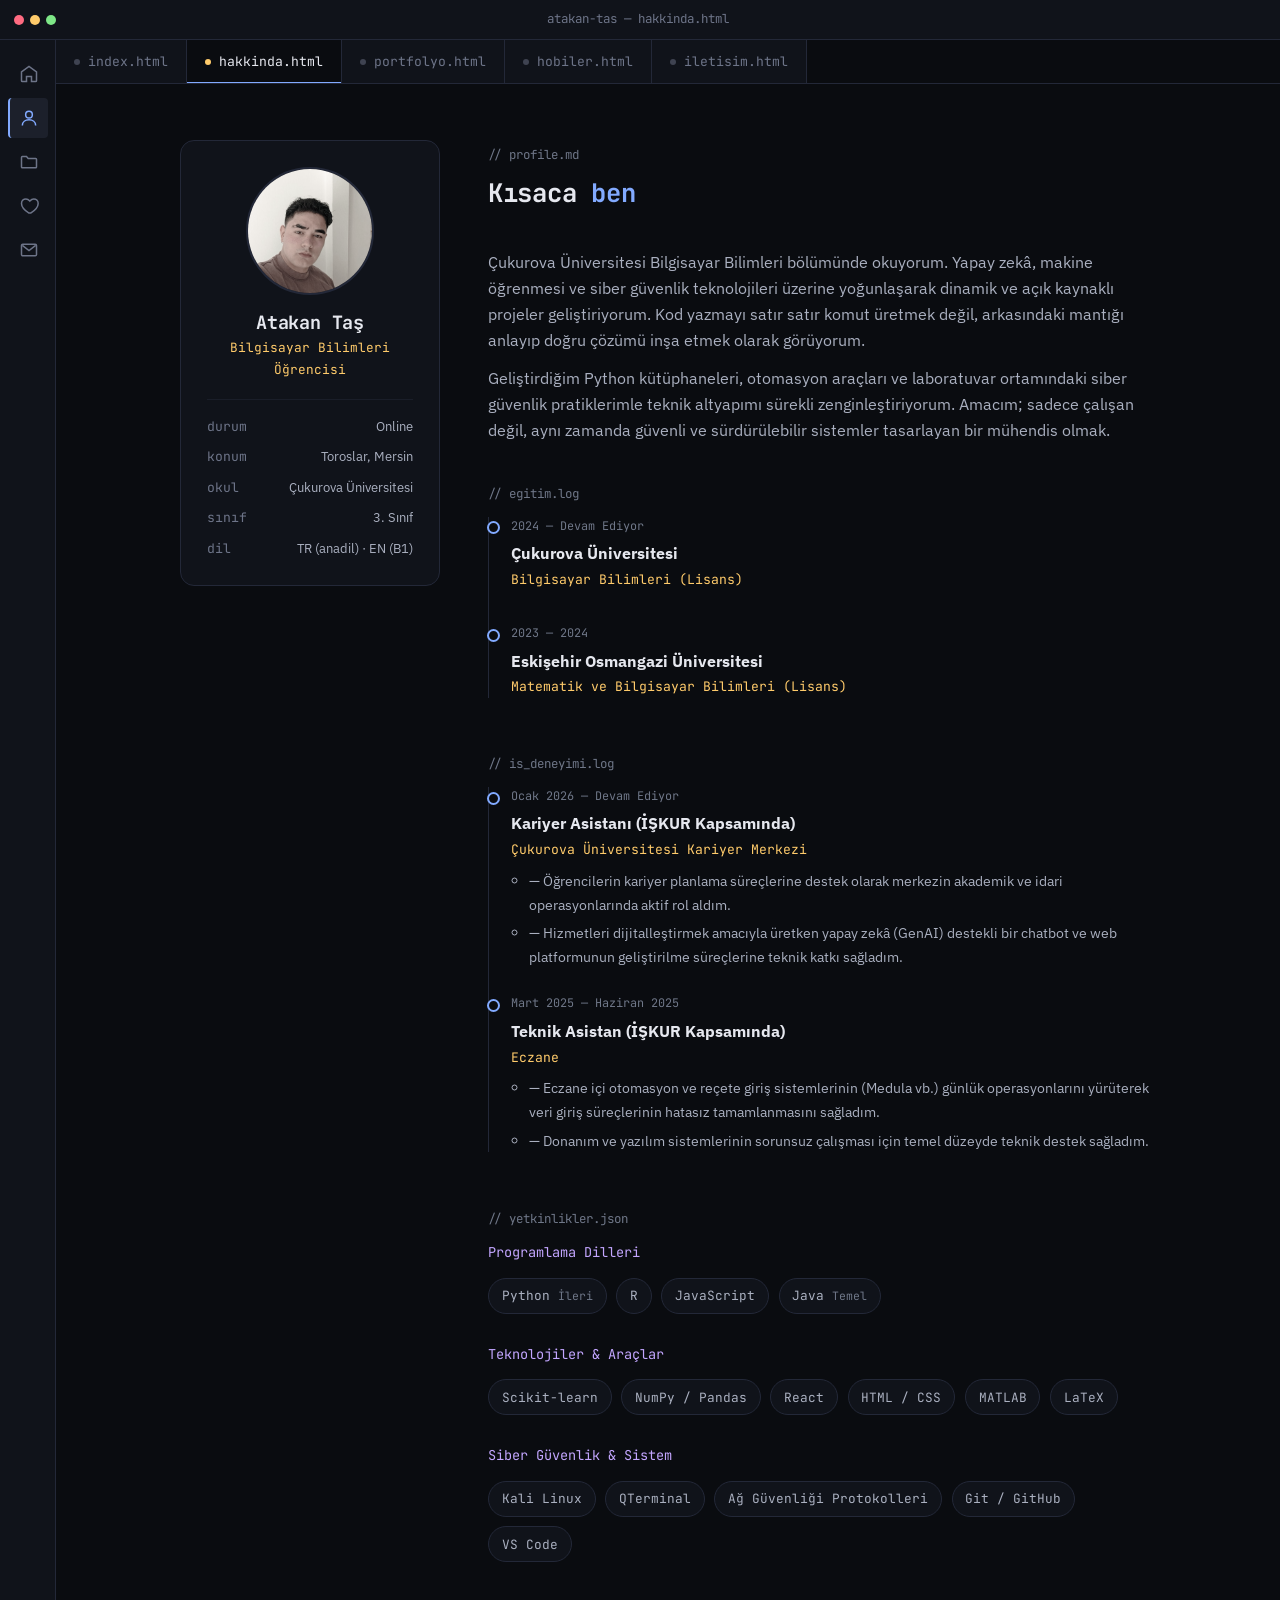
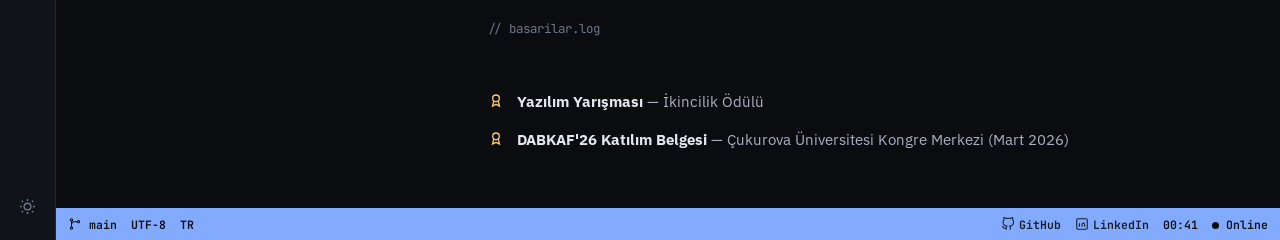
==== commit 21ae6933: "Add files via upload" ====
--- a/hakkinda.html
+++ b/hakkinda.html
@@ -1,16 +1,28 @@
-<!doctype html>
-<html lang="tr">
-  <head>
-    <meta charset="UTF-8" />
-    <meta name="viewport" content="width=device-width, initial-scale=1.0" />
-    <meta name="description" content="Atakan Taş hakkında: Bilgisayar Bilimleri 4. sınıf öğrencisi, Seçil Kauçuk'ta IT stajyeri. Siber güvenlik ve yazılım geliştirme yetenekleri." />
-    <meta property="og:title" content="Atakan Taş" />
-    <meta property="og:description" content="Atakan Taş hakkında: Bilgisayar Bilimleri 4. sınıf öğrencisi, Seçil Kauçuk'ta IT stajyeri. Siber güvenlik ve yazılım geliştirme yetenekleri." />
-    <meta property="og:type" content="website" />
-    <meta property="og:url" content="https://tasatakan.netlify.app/hakkinda.html" />
+<!doctype html>
+<html lang="tr">
+  <head>
+    <meta charset="UTF-8" />
+    <meta name="viewport" content="width=device-width, initial-scale=1.0" />
+    <title>Hakkında | Atakan Taş</title>
+    <meta name="description" content="Atakan Taş hakkında: eğitim geçmişi, iş deneyimi ve teknik yetkinlikler." />
+    <meta property="og:title" content="Atakan Taş" />
+    <meta property="og:description" content="Atakan Taş hakkında: eğitim geçmişi, iş deneyimi ve teknik yetkinlikler." />
+    <meta property="og:type" content="website" />
+    <meta property="og:url" content="https://tasatakan.netlify.app/hakkinda.html" />
+    <link rel="stylesheet" href="style.css" />
+    <link rel="preconnect" href="https://fonts.googleapis.com" />
+    <link rel="preconnect" href="https://fonts.gstatic.com" crossorigin />
+    <link
+      href="https://fonts.googleapis.com/css2?family=JetBrains+Mono:wght@400;500;600;700;800&family=IBM+Plex+Sans:wght@400;500;600;700&display=swap"
+      rel="stylesheet"
+    />
+    <link
+      rel="icon"
+      type="image/png"
+      href="https://cdn-icons-png.flaticon.com/512/919/919841.png"
+    />
     <script>
-      // Tema flaşını (FOUC) önlemek için erken çalışır; CSS/gövde
-      // yüklenmeden önce kayıtlı temayı <html> etiketine uygular.
+      // Tema flaşını (FOUC) önlemek için erken çalışır.
       (function () {
         try {
           if (localStorage.getItem("theme") === "light") {
@@ -19,144 +31,182 @@
         } catch (e) {}
       })();
     </script>
-    <title>Hakkında | Atakan Taş</title>
-    <link rel="stylesheet" href="style.css" />
-    <link
-      href="https://fonts.googleapis.com/css2?family=Courier+Prime:wght@400;700&display=swap"
-      rel="stylesheet"
-    />
-    <link
-      href="https://fonts.googleapis.com/css2?family=Inter:wght@400;600&display=swap"
-      rel="stylesheet"
-    />
-    <link
-      rel="icon"
-      type="image/png"
-      href="https://cdn-icons-png.flaticon.com/512/919/919841.png"
-    />
-  </head>
-
-  <body>
-    <header>
-      <nav class="navbar">
-        <div class="logo">&lt;AtakanTaş /&gt;</div>
-        <div class="hamburger" id="hamburger-btn">
-          <span class="bar"></span>
-          <span class="bar"></span>
-          <span class="bar"></span>
-        </div>
-        <ul class="nav-links" id="nav-links">
-          <li><a href="index.html">Ana Sayfa</a></li>
-          <li><a href="hakkinda.html" class="active">Hakkında</a></li>
-          <li><a href="hobiler.html">Hobiler</a></li>
-          <li><a href="portfolyo.html">Projeler</a></li>
-          <li><a href="iletisim.html">İletişim</a></li>
-          <li><button id="theme-toggle">Light Mode</button></li>
-        </ul>
-      </nav>
-    </header>
-
-    <main class="container about-container">
-      <section class="bio-section">
-        <div class="profile-frame">
-          <img src="myfoto.jpeg" alt="Atakan Taş Profil" />
-        </div>
-        <h1>root@atakan:~$ <span class="highlight">whoami</span></h1>
-
-        <div class="terminal-box">
-          <p>> İsim: Atakan Taş</p>
-          <p>> Bölüm: Bilgisayar Bilimleri / 4. Sınıf</p>
-          <p>> Statü: IT Stajyeri @ Seçil Kauçuk</p>
-          <p>> Konum: Türkiye</p>
-          <p>> Durum: <span class="blink">Online...</span></p>
-          <br />
-          <p class="bio-text">
-            Merhaba, ben dijital dünyanın mimarlarından biri olma yolunda
-            ilerleyen bir bilgisayar bilimleri öğrencisiyim. Kod yazmayı sadece
-            satır satır komutlar üretmek olarak değil, arkasındaki mantığı
-            anlamak ve doğru çözümler inşa etmek olarak görüyorum. Bir problemin
-            köküne inmek, onu parçalarına ayırmak ve en verimli şekilde çözmek
-            benim için oldukça keyifli. <br /><br />
-
-            Siber güvenlik, ağ protokolleri ve veri analizi üzerine
-            yoğunlaşıyor; sistemlerin nasıl çalıştığını, nerelerde zayıf
-            noktalar barındırdığını ve nasıl daha güvenli hâle
-            getirilebileceğini araştırmayı seviyorum. <br /><br />
-
-            Kendimi geliştirmeyi bir hedef değil, bir alışkanlık olarak
-            görüyorum. Amacım; sadece çalışan değil, aynı zamanda güvenli,
-            sürdürülebilir ve gerçek dünya problemlerini çözen sistemler
-            tasarlayan bir mühendis olmak.
-          </p>
-        </div>
-      </section>
-
-      <section class="skills-section">
-        <h2>&lt; Yetenek_Matrisi /&gt;</h2>
-
-        <div class="skill">
-          <div class="skill-name">Python & Scripting</div>
-          <div class="progress-bar">
-            <div class="progress" style="width: 90%">90%</div>
-          </div>
-        </div>
-
-        <div class="skill">
-          <div class="skill-name">Siber Güvenlik</div>
-          <div class="progress-bar">
-            <div class="progress" style="width: 85%">85%</div>
-          </div>
-        </div>
-
-        <div class="skill">
-          <div class="skill-name">Web Geliştirme (HTML/CSS/JS)</div>
-          <div class="progress-bar">
-            <div class="progress" style="width: 80%">80%</div>
-          </div>
-        </div>
-
-        <div class="skill">
-          <div class="skill-name">Java & OOP</div>
-          <div class="progress-bar">
-            <div class="progress" style="width: 75%">75%</div>
-          </div>
-        </div>
-
-        <div class="skill">
-          <div class="skill-name">SQL & Veritabanı</div>
-          <div class="progress-bar">
-            <div class="progress" style="width: 70%">70%</div>
-          </div>
-        </div>
-      </section>
-    </main>
-
-    <footer>
-      <p>&copy; 2026 Atakan Taş. Tüm hakları saklıdır.</p>
-      <div class="social-links">
-        <a
-          href="https://github.com/AtakaanShiva"
-          target="_blank"
-          style="
-            color: var(--primary-color);
-            margin: 0 10px;
-            text-decoration: none;
-          "
-          >[ GitHub ]</a
-        >
-        <a
-          href="https://linkedin.com/in/atakan-ta%C5%9F-4824362a7"
-          target="_blank"
-          style="
-            color: var(--primary-color);
-            margin: 0 10px;
-            text-decoration: none;
-          "
-          >[ LinkedIn ]</a
-        >
-      </div>
-    </footer>
-
-    <script src="script.js"></script>
-  </body>
-</html>
+  </head>
+
+  <body>
+    <div class="app-shell">
+      <div class="titlebar">
+        <div class="titlebar-dots"><span></span><span></span><span></span></div>
+        <div class="titlebar-title code">atakan-tas — hakkinda.html</div>
+      </div>
+
+      <div class="shell-body">
+        <nav class="activity-bar" aria-label="Ana gezinme">
+          <a class="activity-link" href="index.html" aria-label="Ana Sayfa" title="Ana Sayfa"><svg viewBox="0 0 24 24"><path d="M3 9.5 12 3l9 6.5V20a1 1 0 0 1-1 1h-5v-6H9v6H4a1 1 0 0 1-1-1z"/></svg></a>
+          <a class="activity-link active" href="hakkinda.html" aria-label="Hakkında" title="Hakkında"><svg viewBox="0 0 24 24"><circle cx="12" cy="8" r="4"/><path d="M4 21c0-4.4 3.6-7 8-7s8 2.6 8 7"/></svg></a>
+          <a class="activity-link" href="portfolyo.html" aria-label="Projeler" title="Projeler"><svg viewBox="0 0 24 24"><path d="M3 6.5a1 1 0 0 1 1-1h5l2 2.2h9a1 1 0 0 1 1 1V18a1 1 0 0 1-1 1H4a1 1 0 0 1-1-1z"/></svg></a>
+          <a class="activity-link" href="hobiler.html" aria-label="İlgi Alanları" title="İlgi Alanları"><svg viewBox="0 0 24 24"><path d="M12 20.5S3 14.8 3 8.9C3 5.6 5.5 3.5 8.3 3.5c1.8 0 3.3 1 4.7 2.6 1.4-1.6 2.9-2.6 4.7-2.6 2.8 0 5.3 2.1 5.3 5.4 0 5.9-9 11.6-9 11.6z"/></svg></a>
+          <a class="activity-link" href="iletisim.html" aria-label="İletişim" title="İletişim"><svg viewBox="0 0 24 24"><rect x="3" y="5" width="18" height="14" rx="1.5"/><path d="m4 6.5 8 6.2 8-6.2"/></svg></a>
+          <div class="activity-bar-spacer"></div>
+          <button id="theme-toggle" class="theme-toggle-btn" aria-label="Temayı değiştir" title="Temayı değiştir">
+            <svg viewBox="0 0 24 24" class="icon-sun"><circle cx="12" cy="12" r="4.2"/><path d="M12 2.5v2.4M12 19v2.5M4.6 4.6l1.7 1.7M17.7 17.7l1.7 1.7M2.5 12h2.4M19 12h2.5M4.6 19.4l1.7-1.7M17.7 6.3l1.7-1.7"/></svg>
+            <svg viewBox="0 0 24 24" class="icon-moon" style="display:none"><path d="M20 14.5A8.5 8.5 0 1 1 9.5 4a6.8 6.8 0 0 0 10.5 10.5z"/></svg>
+          </button>
+        </nav>
+
+        <div class="main-col">
+          <div class="tabbar" id="tabbar">
+            <button class="tabbar-toggle" id="tabbar-toggle" aria-label="Sayfa menüsü">
+              <svg viewBox="0 0 24 24"><path d="M4 6.5h16M4 12h16M4 17.5h16"/></svg>
+            </button>
+            <a class="tab" href="index.html"><span class="tab-dot"></span>index.html</a>
+            <a class="tab active" href="hakkinda.html"><span class="tab-dot"></span>hakkinda.html</a>
+            <a class="tab" href="portfolyo.html"><span class="tab-dot"></span>portfolyo.html</a>
+            <a class="tab" href="hobiler.html"><span class="tab-dot"></span>hobiler.html</a>
+            <a class="tab" href="iletisim.html"><span class="tab-dot"></span>iletisim.html</a>
+          </div>
+
+          <main class="editor-content">
+            <div class="container about-grid">
+              <aside class="profile-card">
+                <div class="profile-frame"><img src="myfoto.jpeg" alt="Atakan Taş" /></div>
+                <h2 class="profile-name">Atakan Taş</h2>
+                <div class="profile-role">Bilgisayar Bilimleri Öğrencisi</div>
+                <div class="profile-meta">
+                  <div class="profile-meta-row"><span class="profile-meta-key code">durum</span><span class="profile-meta-val">Online</span></div>
+                  <div class="profile-meta-row"><span class="profile-meta-key code">konum</span><span class="profile-meta-val">Toroslar, Mersin</span></div>
+                  <div class="profile-meta-row"><span class="profile-meta-key code">okul</span><span class="profile-meta-val">Çukurova Üniversitesi</span></div>
+                  <div class="profile-meta-row"><span class="profile-meta-key code">sınıf</span><span class="profile-meta-val">3. Sınıf</span></div>
+                  <div class="profile-meta-row"><span class="profile-meta-key code">dil</span><span class="profile-meta-val">TR (anadil) · EN (B1)</span></div>
+                </div>
+              </aside>
+
+              <div>
+                <div class="page-header">
+                  <span class="eyebrow">profile.md</span>
+                  <h1 class="section-title">Kısaca <span class="accent">ben</span></h1>
+                </div>
+                <p class="bio-text">
+                  Çukurova Üniversitesi Bilgisayar Bilimleri bölümünde okuyorum. Yapay zekâ,
+                  makine öğrenmesi ve siber güvenlik teknolojileri üzerine yoğunlaşarak dinamik
+                  ve açık kaynaklı projeler geliştiriyorum. Kod yazmayı satır satır komut üretmek
+                  değil, arkasındaki mantığı anlayıp doğru çözümü inşa etmek olarak görüyorum.
+                </p>
+                <p class="bio-text">
+                  Geliştirdiğim Python kütüphaneleri, otomasyon araçları ve laboratuvar
+                  ortamındaki siber güvenlik pratiklerimle teknik altyapımı sürekli
+                  zenginleştiriyorum. Amacım; sadece çalışan değil, aynı zamanda güvenli ve
+                  sürdürülebilir sistemler tasarlayan bir mühendis olmak.
+                </p>
+
+                <div class="section-block">
+                  <span class="eyebrow">egitim.log</span>
+                  <ul class="timeline">
+                    <li class="timeline-item">
+                      <div class="timeline-period">2024 — Devam Ediyor</div>
+                      <div class="timeline-title">Çukurova Üniversitesi</div>
+                      <div class="timeline-sub">Bilgisayar Bilimleri (Lisans)</div>
+                    </li>
+                    <li class="timeline-item">
+                      <div class="timeline-period">2023 — 2024</div>
+                      <div class="timeline-title">Eskişehir Osmangazi Üniversitesi</div>
+                      <div class="timeline-sub">Matematik ve Bilgisayar Bilimleri (Lisans)</div>
+                    </li>
+                  </ul>
+                </div>
+
+                <div class="section-block">
+                  <span class="eyebrow">is_deneyimi.log</span>
+                  <ul class="timeline">
+                    <li class="timeline-item">
+                      <div class="timeline-period">Ocak 2026 — Devam Ediyor</div>
+                      <div class="timeline-title">Kariyer Asistanı (İŞKUR Kapsamında)</div>
+                      <div class="timeline-sub">Çukurova Üniversitesi Kariyer Merkezi</div>
+                      <div class="timeline-desc">
+                        <ul>
+                          <li>— Öğrencilerin kariyer planlama süreçlerine destek olarak merkezin akademik ve idari operasyonlarında aktif rol aldım.</li>
+                          <li>— Hizmetleri dijitalleştirmek amacıyla üretken yapay zekâ (GenAI) destekli bir chatbot ve web platformunun geliştirilme süreçlerine teknik katkı sağladım.</li>
+                        </ul>
+                      </div>
+                    </li>
+                    <li class="timeline-item">
+                      <div class="timeline-period">Mart 2025 — Haziran 2025</div>
+                      <div class="timeline-title">Teknik Asistan (İŞKUR Kapsamında)</div>
+                      <div class="timeline-sub">Eczane</div>
+                      <div class="timeline-desc">
+                        <ul>
+                          <li>— Eczane içi otomasyon ve reçete giriş sistemlerinin (Medula vb.) günlük operasyonlarını yürüterek veri giriş süreçlerinin hatasız tamamlanmasını sağladım.</li>
+                          <li>— Donanım ve yazılım sistemlerinin sorunsuz çalışması için temel düzeyde teknik destek sağladım.</li>
+                        </ul>
+                      </div>
+                    </li>
+                  </ul>
+                </div>
+
+                <div class="section-block">
+                  <span class="eyebrow">yetkinlikler.json</span>
+                  <div class="skills-groups">
+                    <div>
+                      <div class="skill-group-title">Programlama Dilleri</div>
+                      <div class="skill-chips">
+                        <span class="skill-chip">Python <span class="lvl">İleri</span></span>
+                        <span class="skill-chip">R</span>
+                        <span class="skill-chip">JavaScript</span>
+                        <span class="skill-chip">Java <span class="lvl">Temel</span></span>
+                      </div>
+                    </div>
+                    <div>
+                      <div class="skill-group-title">Teknolojiler & Araçlar</div>
+                      <div class="skill-chips">
+                        <span class="skill-chip">Scikit-learn</span>
+                        <span class="skill-chip">NumPy / Pandas</span>
+                        <span class="skill-chip">React</span>
+                        <span class="skill-chip">HTML / CSS</span>
+                        <span class="skill-chip">MATLAB</span>
+                        <span class="skill-chip">LaTeX</span>
+                      </div>
+                    </div>
+                    <div>
+                      <div class="skill-group-title">Siber Güvenlik & Sistem</div>
+                      <div class="skill-chips">
+                        <span class="skill-chip">Kali Linux</span>
+                        <span class="skill-chip">QTerminal</span>
+                        <span class="skill-chip">Ağ Güvenliği Protokolleri</span>
+                        <span class="skill-chip">Git / GitHub</span>
+                        <span class="skill-chip">VS Code</span>
+                      </div>
+                    </div>
+                  </div>
+                </div>
+
+                <div class="section-block">
+                  <span class="eyebrow">basarilar.log</span>
+                  <ul class="achv-list">
+                    <li class="achv-item"><svg viewBox="0 0 24 24"><circle cx="12" cy="8" r="5"/><path d="m8.5 12.5-1.7 7L12 17l5.2 2.5-1.7-7"/></svg><span><strong>Yazılım Yarışması</strong> — İkincilik Ödülü</span></li>
+                    <li class="achv-item"><svg viewBox="0 0 24 24"><circle cx="12" cy="8" r="5"/><path d="m8.5 12.5-1.7 7L12 17l5.2 2.5-1.7-7"/></svg><span><strong>DABKAF'26 Katılım Belgesi</strong> — Çukurova Üniversitesi Kongre Merkezi (Mart 2026)</span></li>
+                  </ul>
+                </div>
+              </div>
+            </div>
+          </main>
+
+          <footer class="statusbar">
+            <div class="statusbar-left">
+              <span><svg viewBox="0 0 24 24"><circle cx="6" cy="5" r="2"/><circle cx="6" cy="19" r="2"/><circle cx="18" cy="8" r="2"/><path d="M6 7v10M6 12c0-2.5 2-4 5-4h5"/></svg> main</span>
+              <span>UTF-8</span>
+              <span>TR</span>
+            </div>
+            <div class="statusbar-right">
+              <a href="https://github.com/AtakaanShiva" target="_blank" rel="noopener"><svg viewBox="0 0 24 24"><path d="M9 19c-5 1.5-5-2.5-7-3m14 6v-3.87a3.37 3.37 0 0 0-.94-2.61c3.14-.35 6.44-1.54 6.44-7A5.44 5.44 0 0 0 20 4.77 5.07 5.07 0 0 0 19.91 1S18.73.65 16 2.48a13.38 13.38 0 0 0-7 0C6.27.65 5.09 1 5.09 1A5.07 5.07 0 0 0 5 4.77a5.44 5.44 0 0 0-1.5 3.78c0 5.42 3.3 6.61 6.44 7A3.37 3.37 0 0 0 9 18.13V22"/></svg> GitHub</a>
+              <a href="https://linkedin.com/in/atakan-ta%C5%9F" target="_blank" rel="noopener"><svg viewBox="0 0 24 24"><rect x="3" y="3" width="18" height="18" rx="2"/><path d="M7.5 10.5v6M7.5 7.5v.01M12 16.5v-3.7c0-1.5 1-2.5 2.3-2.5 1.3 0 2.2 1 2.2 2.5v3.7"/></svg> LinkedIn</a>
+              <span id="status-clock"></span>
+              <span><span class="status-pulse"></span> Online</span>
+            </div>
+          </footer>
+        </div>
+      </div>
+    </div>
+
+    <script src="script.js"></script>
+  </body>
+</html>
--- a/style.css
+++ b/style.css
@@ -1,459 +1,1125 @@
-:root {
-  /* Premium Kurumsal Paleti */
-  --bg-color: #0a0a0a; /* Neredeyse tam siyah, sonsuzluk hissi */
-  --text-color: #ededed; /* Göz yormayan kırık beyaz */
-  --primary-color: #0070f3; /* Çok keskin, dikkat çekici teknoloji mavisi */
-  --secondary-color: #171717; /* Kartlar için derin antrasit */
-  --border-color: #333; /* İnce ve zarif kenarlık rengi */
-  --accent-color: #f5a623; /* Detaylar için lüks turuncu/altın vurgu */
-}
-
-:root.light-mode {
-  --bg-color: #f8f9fa;
-  --text-color: #111827;
-  --primary-color: #2563eb;
-  --secondary-color: #ffffff;
-  --border-color: #e5e7eb;
-  --accent-color: #ea580c;
-}
-
-* {
-  margin: 0;
-  padding: 0;
-  box-sizing: border-box;
-  font-family: "Inter", sans-serif;
-}
-
-h1,
-h2,
-h3,
-.logo,
-.terminal-box,
-.btn,
-input,
-textarea,
-.nav-links a {
-  font-family: "Courier Prime", monospace;
-}
-
-body {
-  background-color: var(--bg-color);
-  color: var(--text-color);
-  transition:
-    background-color 0.3s,
-    color 0.3s;
-  line-height: 1.6;
-}
-
-/* Navbar */
-header {
-  background-color: var(--secondary-color);
-  position: fixed;
-  top: 0;
-  width: 100%;
-  z-index: 1000;
-  border-bottom: 2px solid var(--primary-color);
-}
-
-.navbar {
-  display: flex;
-  justify-content: space-between;
-  align-items: center;
-  padding: 1rem 2rem;
-  max-width: 1200px;
-  margin: 0 auto;
-}
-
-.logo {
-  font-size: 1.5rem;
-  font-weight: bold;
-  color: var(--primary-color);
-}
-
-.nav-links {
-  display: flex;
-  list-style: none;
-  gap: 20px;
-}
-
-.nav-links a {
-  text-decoration: none;
-  color: var(--text-color);
-  font-weight: bold;
-  transition: color 0.3s;
-}
-
-.nav-links a:hover {
-  color: var(--primary-color);
-  text-shadow: 0 0 5px rgba(97, 175, 239, 0.5);
-}
-
-/* Butonlar */
-.btn,
-#theme-toggle {
-  background-color: transparent;
-  border: 1px solid var(--primary-color);
-  color: var(--primary-color);
-  padding: 5px 15px;
-  cursor: pointer;
-  text-decoration: none;
-  display: inline-block;
-  transition: all 0.3s ease;
-}
-
-.btn:hover,
-#theme-toggle:hover {
-  background-color: var(--primary-color);
-  color: var(--bg-color);
-}
-
-/* Container & Bölümler */
-main {
-  margin-top: 80px;
-  padding: 2rem;
-  min-height: 80vh;
-  display: flex;
-  flex-direction: column;
-  align-items: center;
-  justify-content: center;
-  text-align: center;
-}
-
-.highlight {
-  color: var(--primary-color);
-  text-shadow: 0 0 8px rgba(97, 175, 239, 0.4);
-}
-
-/* Accordion */
-.accordion-header {
-  width: 100%;
-  background-color: var(--secondary-color);
-  color: var(--primary-color);
-  padding: 15px;
-  text-align: left;
-  border: none;
-  cursor: pointer;
-  font-size: 1.1rem;
-  outline: none;
-}
-
-.accordion-content {
-  max-height: 0;
-  overflow: hidden;
-  transition: max-height 0.3s ease-out;
-  background-color: var(--bg-color);
-  padding: 0 15px;
-}
-
-.accordion-content p {
-  padding: 15px 0;
-}
-
-/* Hamburger Menü (Mobile) */
-.hamburger {
-  display: none;
-  cursor: pointer;
-}
-
-.bar {
-  display: block;
-  width: 25px;
-  height: 3px;
-  margin: 5px auto;
-  background-color: var(--text-color);
-  transition: all 0.3s ease;
-}
-
-@media (max-width: 768px) {
-  .hamburger {
-    display: block;
-  }
-  .hamburger.active .bar:nth-child(2) {
-    opacity: 0;
-  }
-  .hamburger.active .bar:nth-child(1) {
-    transform: translateY(8px) rotate(45deg);
-  }
-  .hamburger.active .bar:nth-child(3) {
-    transform: translateY(-8px) rotate(-45deg);
-  }
-  .nav-links {
-    position: fixed;
-    left: -100%;
-    top: 70px;
-    flex-direction: column;
-    background-color: var(--secondary-color);
-    width: 100%;
-    text-align: center;
-    transition: 0.3s;
-    padding: 20px 0;
-    border-bottom: 2px solid var(--primary-color);
-  }
-  .nav-links.active {
-    left: 0;
-  }
-}
-
-/* İletişim Formu */
-.contact-section {
-  width: 100%;
-  max-width: 600px;
-  text-align: left;
-  background-color: var(--secondary-color);
-  padding: 2rem;
-  border: 1px solid var(--border-color);
-  border-top: 3px solid var(--primary-color);
-  border-radius: 8px;
-  box-shadow: 0 4px 6px rgba(0, 0, 0, 0.3);
-}
-
-.contact-section h1 {
-  color: var(--primary-color);
-  margin-bottom: 1rem;
-  text-align: center;
-}
-
-.form-group {
-  margin-bottom: 1.5rem;
-}
-
-.form-group label {
-  display: block;
-  margin-bottom: 0.5rem;
-  font-weight: bold;
-  color: var(--text-color);
-}
-
-input,
-textarea {
-  width: 100%;
-  padding: 10px;
-  background-color: var(--bg-color);
-  border: 1px solid var(--border-color);
-  border-left: 3px solid var(--primary-color);
-  color: var(--text-color);
-  font-size: 1rem;
-  outline: none;
-  transition: all 0.3s ease;
-}
-
-input:focus,
-textarea:focus {
-  border-color: var(--primary-color);
-  box-shadow: 0 0 8px rgba(97, 175, 239, 0.2);
-}
-
-::placeholder {
-  color: #5c6370;
-}
-
-.full-width {
-  width: 100%;
-  margin-top: 10px;
-  font-weight: bold;
-  font-size: 1.1rem;
-  text-transform: uppercase;
-  letter-spacing: 2px;
-}
-
-/* Hobiler ve Projeler Kart Tasarımı */
-.hobby-grid {
-  display: grid;
-  grid-template-columns: repeat(auto-fit, minmax(300px, 1fr));
-  gap: 2rem;
-  width: 100%;
-  max-width: 1000px;
-  margin-top: 20px;
-}
-
-.hobby-card {
-  background-color: var(--secondary-color);
-  border: 1px solid var(--border-color);
-  border-radius: 8px;
-  overflow: hidden;
-  transition:
-    transform 0.3s,
-    box-shadow 0.3s;
-}
-
-.hobby-card:hover {
-  transform: translateY(-5px);
-  box-shadow: 0 5px 15px rgba(0, 0, 0, 0.3);
-  border-color: var(--primary-color);
-}
-
-.card-header {
-  position: relative;
-  height: 200px;
-  cursor: pointer;
-  overflow: hidden;
-  padding: 0;
-}
-
-.card-header img {
-  width: 100%;
-  height: 100%;
-  object-fit: cover;
-  opacity: 0.7;
-  transition: opacity 0.3s;
-}
-
-.hobby-card:hover img {
-  opacity: 1;
-}
-
-.card-overlay {
-  position: absolute;
-  bottom: 0;
-  left: 0;
-  width: 100%;
-  background: linear-gradient(to top, rgba(33, 37, 43, 0.95), transparent);
-  padding: 15px;
-  display: flex;
-  justify-content: space-between;
-  align-items: center;
-}
-
-.card-overlay h3 {
-  color: var(--primary-color);
-  font-size: 1.2rem;
-  text-shadow: 0 0 5px rgba(0, 0, 0, 0.8);
-}
-
-.card-overlay .icon {
-  font-size: 1.5rem;
-  font-weight: bold;
-}
-
-/* Hakkında Sayfası */
-.about-container {
-  display: flex;
-  flex-wrap: wrap;
-  justify-content: center;
-  gap: 4rem;
-  align-items: flex-start;
-  text-align: left;
-}
-
-.bio-section {
-  flex: 1;
-  min-width: 300px;
-  max-width: 500px;
-}
-
-.profile-frame {
-  width: 150px;
-  height: 150px;
-  border-radius: 50%;
-  border: 3px solid var(--primary-color);
-  padding: 5px;
-  margin-bottom: 20px;
-  box-shadow: 0 0 15px rgba(97, 175, 239, 0.2);
-}
-
-.profile-frame img {
-  width: 100%;
-  height: 100%;
-  border-radius: 50%;
-  object-fit: cover;
-  filter: grayscale(100%);
-  transition: filter 0.3s;
-}
-
-.profile-frame:hover img {
-  filter: grayscale(0%);
-}
-
-.terminal-box {
-  background-color: var(--bg-color);
-  border: 1px solid var(--border-color);
-  padding: 20px;
-  border-radius: 8px;
-  font-size: 0.95rem;
-  position: relative;
-  box-shadow: inset 0 0 10px rgba(0, 0, 0, 0.2);
-}
-
-.terminal-box::before {
-  content: "info.txt";
-  position: absolute;
-  top: -12px;
-  left: 20px;
-  background-color: var(--secondary-color);
-  padding: 0 10px;
-  color: var(--primary-color);
-  font-size: 0.8rem;
-  border-radius: 4px;
-}
-
-.blink {
-  animation: blinker 1.5s linear infinite;
-  color: var(--accent-color);
-  font-weight: bold;
-}
-
-@keyframes blinker {
-  50% {
-    opacity: 0;
-  }
-}
-
-.skills-section {
-  flex: 1;
-  min-width: 300px;
-  max-width: 500px;
-}
-
-.skills-section h2 {
-  color: var(--primary-color);
-  margin-bottom: 20px;
-  border-bottom: 1px solid var(--border-color);
-  padding-bottom: 10px;
-}
-
-.skill {
-  margin-bottom: 20px;
-}
-
-.skill-name {
-  margin-bottom: 5px;
-  font-weight: bold;
-  color: var(--text-color);
-}
-
-.progress-bar {
-  width: 100%;
-  background-color: var(--bg-color);
-  height: 20px;
-  border-radius: 4px;
-  overflow: hidden;
-  border: 1px solid var(--border-color);
-}
-
-.progress {
-  height: 100%;
-  background-color: var(--primary-color);
-  color: var(--bg-color);
-  text-align: right;
-  padding-right: 5px;
-  line-height: 20px;
-  font-size: 0.8rem;
-  font-weight: bold;
-  width: 0;
-  transition: width 1s ease-in-out;
-}
-
-::-webkit-scrollbar {
-  width: 10px;
-}
-::-webkit-scrollbar-track {
-  background: var(--bg-color);
-}
-::-webkit-scrollbar-thumb {
-  background: var(--primary-color);
-  border-radius: 5px;
-  border: 2px solid var(--bg-color);
-}
-::-webkit-scrollbar-thumb:hover {
-  background: var(--text-color);
-}
+/* =========================================================
+   ATAKAN TAŞ — Portföy
+   Tasarım konsepti: "Editör Kabuğu" — site, pencere çubuğu,
+   aktivite şeridi, dosya sekmeleri ve durum çubuğuyla gerçek
+   bir kod editörü gibi kurgulanmıştır. Renk paleti tek bir
+   neon tonu yerine bir syntax-highlighting paletinden gelir.
+   ========================================================= */
+
+/* ---------- Tokens ---------- */
+:root {
+  /* Yüzeyler */
+  --bg-void: #0a0c10;
+  --bg-panel: #10131a;
+  --bg-elevated: #161a23;
+  --bg-hover: #1c202b;
+  --border: #232838;
+  --border-soft: #1a1e29;
+
+  /* Metin */
+  --text-primary: #e6e8ef;
+  --text-secondary: #aab0c0;
+  --text-muted: #6d7488;
+
+  /* Syntax paleti (aksan renkleri) */
+  --syntax-keyword: #82aaff;   /* mavi — birincil aksan / linkler */
+  --syntax-string: #ffcb6b;    /* amber — ikincil aksan / vurgular */
+  --syntax-function: #c3a6ff;  /* mor — üçüncül aksan */
+  --syntax-success: #7ee787;   /* yeşil — online / başarı */
+  --syntax-danger: #ff6b81;    /* pembe-kırmızı — kapatma / uyarı, ölçülü kullanılır */
+  --syntax-comment: #6f7788;
+
+  --radius-sm: 4px;
+  --radius-md: 8px;
+  --radius-lg: 14px;
+
+  --shadow-soft: 0 8px 24px rgba(0, 0, 0, 0.35);
+  --shadow-lift: 0 16px 40px rgba(0, 0, 0, 0.45);
+
+  --font-display: "JetBrains Mono", "Fira Code", monospace;
+  --font-body: "IBM Plex Sans", "Inter", sans-serif;
+  --font-mono: "JetBrains Mono", "Fira Code", monospace;
+
+  --sidebar-w: 56px;
+  --titlebar-h: 40px;
+  --tabbar-h: 44px;
+  --statusbar-h: 32px;
+}
+
+:root.light-mode {
+  --bg-void: #f4f5f7;
+  --bg-panel: #ffffff;
+  --bg-elevated: #eef0f4;
+  --bg-hover: #e6e9ef;
+  --border: #dde1e8;
+  --border-soft: #e7eaef;
+
+  --text-primary: #1b1f27;
+  --text-secondary: #4a5163;
+  --text-muted: #848da0;
+
+  --syntax-keyword: #2f6fed;
+  --syntax-string: #a6720a;
+  --syntax-function: #7c3aed;
+  --syntax-success: #17803d;
+  --syntax-danger: #d1435b;
+  --syntax-comment: #8a92a3;
+
+  --shadow-soft: 0 8px 24px rgba(20, 24, 34, 0.08);
+  --shadow-lift: 0 16px 40px rgba(20, 24, 34, 0.12);
+}
+
+/* ---------- Reset ---------- */
+* {
+  margin: 0;
+  padding: 0;
+  box-sizing: border-box;
+}
+
+html {
+  scroll-behavior: smooth;
+}
+
+@media (prefers-reduced-motion: reduce) {
+  html {
+    scroll-behavior: auto;
+  }
+  *,
+  *::before,
+  *::after {
+    animation-duration: 0.001ms !important;
+    animation-iteration-count: 1 !important;
+    transition-duration: 0.001ms !important;
+  }
+}
+
+body {
+  font-family: var(--font-body);
+  background: var(--bg-void);
+  color: var(--text-primary);
+  line-height: 1.65;
+  -webkit-font-smoothing: antialiased;
+  transition: background-color 0.25s ease, color 0.25s ease;
+}
+
+a {
+  color: inherit;
+  text-decoration: none;
+}
+
+img {
+  max-width: 100%;
+  display: block;
+}
+
+button {
+  font-family: inherit;
+  cursor: pointer;
+}
+
+h1, h2, h3, h4 {
+  font-family: var(--font-display);
+  letter-spacing: -0.01em;
+  line-height: 1.2;
+}
+
+::selection {
+  background: var(--syntax-keyword);
+  color: var(--bg-void);
+}
+
+::-webkit-scrollbar {
+  width: 10px;
+  height: 10px;
+}
+::-webkit-scrollbar-track {
+  background: var(--bg-void);
+}
+::-webkit-scrollbar-thumb {
+  background: var(--border);
+  border-radius: 5px;
+}
+::-webkit-scrollbar-thumb:hover {
+  background: var(--text-muted);
+}
+
+:focus-visible {
+  outline: 2px solid var(--syntax-keyword);
+  outline-offset: 2px;
+  border-radius: 2px;
+}
+
+.code {
+  font-family: var(--font-mono);
+}
+
+/* Genel SVG güvenlik ağı: özel bir boyut/renk kuralı olmayan
+   ikonların varsayılan 300x150 render edilmesini önler. */
+svg {
+  width: 1em;
+  height: 1em;
+  stroke: currentColor;
+  fill: none;
+  stroke-width: 1.8;
+  vertical-align: -0.15em;
+  flex-shrink: 0;
+}
+
+.btn svg {
+  width: 16px;
+  height: 16px;
+}
+
+.statusbar svg {
+  width: 14px;
+  height: 14px;
+}
+
+/* =========================================================
+   APP SHELL — Titlebar + Sidebar + Tabbar + Statusbar
+   ========================================================= */
+
+.app-shell {
+  min-height: 100vh;
+  display: flex;
+  flex-direction: column;
+}
+
+/* --- Titlebar --- */
+.titlebar {
+  height: var(--titlebar-h);
+  background: var(--bg-panel);
+  border-bottom: 1px solid var(--border);
+  display: flex;
+  align-items: center;
+  padding: 0 14px;
+  gap: 10px;
+  position: sticky;
+  top: 0;
+  z-index: 100;
+}
+
+.titlebar-dots {
+  display: flex;
+  gap: 6px;
+}
+
+.titlebar-dots span {
+  width: 10px;
+  height: 10px;
+  border-radius: 50%;
+  display: inline-block;
+}
+.titlebar-dots span:nth-child(1) { background: var(--syntax-danger); }
+.titlebar-dots span:nth-child(2) { background: var(--syntax-string); }
+.titlebar-dots span:nth-child(3) { background: var(--syntax-success); }
+
+.titlebar-title {
+  font-family: var(--font-mono);
+  font-size: 0.78rem;
+  color: var(--text-muted);
+  flex: 1;
+  text-align: center;
+  padding-right: var(--sidebar-w);
+}
+
+@media (max-width: 768px) {
+  .titlebar-title { padding-right: 0; }
+}
+
+/* --- Body row: sidebar + main --- */
+.shell-body {
+  flex: 1;
+  display: flex;
+  min-height: 0;
+}
+
+/* --- Activity sidebar --- */
+.activity-bar {
+  width: var(--sidebar-w);
+  background: var(--bg-panel);
+  border-right: 1px solid var(--border);
+  display: flex;
+  flex-direction: column;
+  align-items: center;
+  padding: 14px 0;
+  gap: 4px;
+  flex-shrink: 0;
+}
+
+.activity-link {
+  width: 40px;
+  height: 40px;
+  display: flex;
+  align-items: center;
+  justify-content: center;
+  border-radius: var(--radius-sm);
+  color: var(--text-muted);
+  border-left: 2px solid transparent;
+  transition: color 0.2s ease, background-color 0.2s ease;
+  position: relative;
+}
+
+.activity-link svg {
+  width: 20px;
+  height: 20px;
+  stroke: currentColor;
+  fill: none;
+  stroke-width: 1.8;
+}
+
+.activity-link:hover {
+  color: var(--text-primary);
+  background: var(--bg-hover);
+}
+
+.activity-link.active {
+  color: var(--syntax-keyword);
+  border-left-color: var(--syntax-keyword);
+  background: var(--bg-hover);
+}
+
+.activity-bar-spacer {
+  flex: 1;
+}
+
+.theme-toggle-btn {
+  width: 40px;
+  height: 40px;
+  display: flex;
+  align-items: center;
+  justify-content: center;
+  border-radius: var(--radius-sm);
+  color: var(--text-muted);
+  background: transparent;
+  border: none;
+  transition: color 0.2s ease, background-color 0.2s ease;
+}
+.theme-toggle-btn:hover {
+  color: var(--syntax-string);
+  background: var(--bg-hover);
+}
+.theme-toggle-btn svg {
+  width: 19px;
+  height: 19px;
+  stroke: currentColor;
+  fill: none;
+  stroke-width: 1.8;
+}
+
+/* --- Main column --- */
+.main-col {
+  flex: 1;
+  display: flex;
+  flex-direction: column;
+  min-width: 0;
+}
+
+/* --- Tab bar (nav) --- */
+.tabbar {
+  height: var(--tabbar-h);
+  background: var(--bg-void);
+  border-bottom: 1px solid var(--border);
+  display: flex;
+  overflow-x: auto;
+  scrollbar-width: none;
+}
+.tabbar::-webkit-scrollbar { display: none; }
+
+.tab {
+  display: flex;
+  align-items: center;
+  gap: 8px;
+  padding: 0 18px;
+  font-family: var(--font-mono);
+  font-size: 0.82rem;
+  color: var(--text-muted);
+  background: var(--bg-panel);
+  border-right: 1px solid var(--border);
+  white-space: nowrap;
+  position: relative;
+  transition: color 0.2s ease, background-color 0.2s ease;
+}
+
+.tab:hover {
+  color: var(--text-secondary);
+  background: var(--bg-hover);
+}
+
+.tab.active {
+  color: var(--text-primary);
+  background: var(--bg-void);
+}
+
+.tab.active::after {
+  content: "";
+  position: absolute;
+  left: 0;
+  right: 0;
+  bottom: -1px;
+  height: 2px;
+  background: var(--syntax-keyword);
+}
+
+.tab-dot {
+  width: 6px;
+  height: 6px;
+  border-radius: 50%;
+  background: var(--syntax-string);
+  flex-shrink: 0;
+}
+.tab:not(.active) .tab-dot {
+  background: var(--text-muted);
+  opacity: 0.5;
+}
+
+/* mobile hamburger for tabbar */
+.tabbar-toggle {
+  display: none;
+  align-items: center;
+  justify-content: center;
+  width: 44px;
+  flex-shrink: 0;
+  background: var(--bg-panel);
+  border-right: 1px solid var(--border);
+  color: var(--text-secondary);
+}
+.tabbar-toggle svg {
+  width: 18px;
+  height: 18px;
+  stroke: currentColor;
+  fill: none;
+  stroke-width: 1.8;
+}
+
+@media (max-width: 700px) {
+  .activity-bar { display: none; }
+  .tabbar-toggle { display: flex; }
+  .tabbar {
+    flex-wrap: wrap;
+    height: auto;
+    display: none;
+  }
+  .tabbar.open {
+    display: flex;
+  }
+  .tab { width: 100%; height: 44px; border-right: none; border-bottom: 1px solid var(--border); }
+}
+
+/* --- Content --- */
+.editor-content {
+  flex: 1;
+  padding: 0;
+}
+
+.container {
+  max-width: 1040px;
+  margin: 0 auto;
+  padding: 3.5rem 2rem;
+}
+
+.container-narrow {
+  max-width: 720px;
+  margin: 0 auto;
+  padding: 3.5rem 2rem;
+}
+
+/* --- Status bar --- */
+.statusbar {
+  height: var(--statusbar-h);
+  background: var(--syntax-keyword);
+  color: var(--bg-void);
+  display: flex;
+  align-items: center;
+  justify-content: space-between;
+  padding: 0 12px;
+  font-family: var(--font-mono);
+  font-size: 0.72rem;
+  font-weight: 600;
+  flex-shrink: 0;
+}
+
+:root.light-mode .statusbar {
+  color: #ffffff;
+}
+
+.statusbar-left,
+.statusbar-right {
+  display: flex;
+  align-items: center;
+  gap: 14px;
+}
+
+.statusbar a {
+  display: flex;
+  align-items: center;
+  gap: 4px;
+  opacity: 0.9;
+  transition: opacity 0.2s ease;
+}
+.statusbar a:hover { opacity: 1; text-decoration: underline; }
+
+.status-pulse {
+  width: 7px;
+  height: 7px;
+  border-radius: 50%;
+  background: currentColor;
+  display: inline-block;
+  animation: pulse-dot 1.8s ease-in-out infinite;
+}
+
+@keyframes pulse-dot {
+  0%, 100% { opacity: 1; }
+  50% { opacity: 0.35; }
+}
+
+@media (max-width: 640px) {
+  .statusbar-left span:not(:first-child) { display: none; }
+}
+
+/* =========================================================
+   COMPONENTS
+   ========================================================= */
+
+/* --- Eyebrow / section label --- */
+.eyebrow {
+  font-family: var(--font-mono);
+  font-size: 0.78rem;
+  color: var(--syntax-comment);
+  margin-bottom: 0.75rem;
+  display: inline-block;
+}
+.eyebrow::before { content: "// "; color: var(--syntax-comment); }
+
+.section-title {
+  font-size: 1.6rem;
+  color: var(--text-primary);
+  margin-bottom: 2rem;
+}
+.section-title .accent { color: var(--syntax-keyword); }
+
+/* --- Buttons --- */
+.btn {
+  display: inline-flex;
+  align-items: center;
+  gap: 8px;
+  font-family: var(--font-mono);
+  font-size: 0.88rem;
+  font-weight: 600;
+  padding: 0.7rem 1.3rem;
+  border-radius: var(--radius-sm);
+  border: 1px solid var(--syntax-keyword);
+  color: var(--syntax-keyword);
+  background: transparent;
+  transition: all 0.2s ease;
+}
+.btn:hover {
+  background: var(--syntax-keyword);
+  color: var(--bg-void);
+}
+.btn-ghost {
+  border-color: var(--border);
+  color: var(--text-secondary);
+}
+.btn-ghost:hover {
+  background: var(--bg-hover);
+  color: var(--text-primary);
+  border-color: var(--text-muted);
+}
+.btn-block { width: 100%; justify-content: center; }
+.btn:disabled { opacity: 0.6; cursor: not-allowed; }
+.btn:disabled:hover { background: transparent; color: var(--syntax-keyword); }
+
+/* --- Hero (index) --- */
+.hero {
+  padding: 4.5rem 2rem 3rem;
+  max-width: 1040px;
+  margin: 0 auto;
+}
+
+.hero-window {
+  background: var(--bg-panel);
+  border: 1px solid var(--border);
+  border-radius: var(--radius-lg);
+  overflow: hidden;
+  box-shadow: var(--shadow-lift);
+}
+
+.hero-window-bar {
+  display: flex;
+  align-items: center;
+  gap: 8px;
+  padding: 10px 14px;
+  border-bottom: 1px solid var(--border);
+  background: var(--bg-elevated);
+}
+.hero-window-bar .titlebar-dots span { width: 9px; height: 9px; }
+.hero-window-bar-label {
+  font-family: var(--font-mono);
+  font-size: 0.75rem;
+  color: var(--text-muted);
+  margin-left: 6px;
+}
+
+.hero-window-body {
+  padding: 2.5rem 2rem;
+  font-family: var(--font-mono);
+}
+
+.hero-line {
+  display: flex;
+  gap: 0.6em;
+  flex-wrap: wrap;
+  font-size: 0.95rem;
+  margin-bottom: 0.4rem;
+}
+.hero-prompt { color: var(--syntax-success); }
+.hero-path { color: var(--syntax-function); }
+.hero-cmd { color: var(--text-primary); }
+
+.hero-output {
+  margin-top: 1.4rem;
+  padding-left: 0.1rem;
+}
+
+.hero-name {
+  font-size: clamp(2rem, 5vw, 3.2rem);
+  color: var(--text-primary);
+  margin: 0.3rem 0 0.4rem;
+}
+.hero-name .accent { color: var(--syntax-keyword); }
+
+.hero-role {
+  font-family: var(--font-mono);
+  color: var(--syntax-string);
+  font-size: 1.05rem;
+  margin-bottom: 1.1rem;
+}
+
+.hero-desc {
+  font-family: var(--font-body);
+  color: var(--text-secondary);
+  max-width: 560px;
+  font-size: 1rem;
+  margin-bottom: 1.8rem;
+}
+
+.hero-actions {
+  display: flex;
+  gap: 0.9rem;
+  flex-wrap: wrap;
+}
+
+.cursor-blink {
+  display: inline-block;
+  width: 8px;
+  height: 1.1em;
+  background: var(--syntax-keyword);
+  margin-left: 4px;
+  animation: blink 1s steps(1) infinite;
+  vertical-align: text-bottom;
+}
+@keyframes blink {
+  50% { opacity: 0; }
+}
+
+/* --- Quick facts strip --- */
+.quickfacts {
+  max-width: 1040px;
+  margin: 0 auto;
+  padding: 0 2rem 4.5rem;
+  display: grid;
+  grid-template-columns: repeat(auto-fit, minmax(200px, 1fr));
+  gap: 1rem;
+}
+
+.quickfact-card {
+  background: var(--bg-panel);
+  border: 1px solid var(--border);
+  border-radius: var(--radius-md);
+  padding: 1.2rem 1.3rem;
+  transition: border-color 0.2s ease, transform 0.2s ease;
+}
+.quickfact-card:hover {
+  border-color: var(--syntax-keyword);
+  transform: translateY(-2px);
+}
+.quickfact-label {
+  font-family: var(--font-mono);
+  font-size: 0.72rem;
+  color: var(--syntax-comment);
+  margin-bottom: 0.4rem;
+}
+.quickfact-value {
+  font-size: 0.95rem;
+  color: var(--text-primary);
+  font-weight: 600;
+}
+.quickfact-sub {
+  font-size: 0.82rem;
+  color: var(--text-muted);
+  margin-top: 0.2rem;
+}
+
+/* --- Bio / About --- */
+.about-grid {
+  display: grid;
+  grid-template-columns: 260px 1fr;
+  gap: 3rem;
+}
+@media (max-width: 760px) {
+  .about-grid { grid-template-columns: 1fr; }
+}
+
+.profile-card {
+  background: var(--bg-panel);
+  border: 1px solid var(--border);
+  border-radius: var(--radius-lg);
+  padding: 1.6rem;
+  text-align: center;
+  height: fit-content;
+}
+
+.profile-frame {
+  width: 128px;
+  height: 128px;
+  border-radius: 50%;
+  overflow: hidden;
+  margin: 0 auto 1.1rem;
+  border: 2px solid var(--border);
+}
+.profile-frame img {
+  width: 100%;
+  height: 100%;
+  object-fit: cover;
+  filter: grayscale(60%);
+  transition: filter 0.3s ease;
+}
+.profile-card:hover .profile-frame img { filter: grayscale(0%); }
+
+.profile-name {
+  font-size: 1.15rem;
+  margin-bottom: 0.2rem;
+}
+.profile-role {
+  font-family: var(--font-mono);
+  font-size: 0.8rem;
+  color: var(--syntax-string);
+  margin-bottom: 1.2rem;
+}
+
+.profile-meta {
+  text-align: left;
+  border-top: 1px solid var(--border-soft);
+  padding-top: 1rem;
+  display: flex;
+  flex-direction: column;
+  gap: 0.55rem;
+}
+.profile-meta-row {
+  display: flex;
+  justify-content: space-between;
+  gap: 0.6rem;
+  font-size: 0.82rem;
+}
+.profile-meta-key {
+  color: var(--text-muted);
+  font-family: var(--font-mono);
+}
+.profile-meta-val { color: var(--text-secondary); text-align: right; }
+
+.bio-text {
+  color: var(--text-secondary);
+  font-size: 0.98rem;
+  margin-bottom: 2.2rem;
+}
+.bio-text + .bio-text { margin-top: -1.4rem; }
+
+/* --- Timeline (education / experience) --- */
+.timeline {
+  list-style: none;
+  position: relative;
+  padding-left: 1.4rem;
+  border-left: 1px solid var(--border);
+  margin-bottom: 2.4rem;
+}
+.timeline-item {
+  position: relative;
+  padding-bottom: 1.6rem;
+}
+.timeline-item:last-child { padding-bottom: 0; }
+.timeline-item::before {
+  content: "";
+  position: absolute;
+  left: -1.5rem;
+  top: 0.3rem;
+  width: 9px;
+  height: 9px;
+  border-radius: 50%;
+  background: var(--bg-void);
+  border: 2px solid var(--syntax-keyword);
+}
+.timeline-period {
+  font-family: var(--font-mono);
+  font-size: 0.74rem;
+  color: var(--syntax-comment);
+  margin-bottom: 0.25rem;
+}
+.timeline-title {
+  font-size: 1rem;
+  font-weight: 700;
+  color: var(--text-primary);
+  margin-bottom: 0.15rem;
+}
+.timeline-sub {
+  font-family: var(--font-mono);
+  font-size: 0.82rem;
+  color: var(--syntax-string);
+  margin-bottom: 0.5rem;
+}
+.timeline-desc {
+  font-size: 0.9rem;
+  color: var(--text-secondary);
+}
+.timeline-desc ul {
+  padding-left: 1.1rem;
+  margin-top: 0.4rem;
+  display: flex;
+  flex-direction: column;
+  gap: 0.3rem;
+}
+
+/* --- Skills --- */
+.skills-groups {
+  display: flex;
+  flex-direction: column;
+  gap: 1.8rem;
+}
+.skill-group-title {
+  font-family: var(--font-mono);
+  font-size: 0.85rem;
+  color: var(--syntax-function);
+  margin-bottom: 0.9rem;
+}
+.skill-chips {
+  display: flex;
+  flex-wrap: wrap;
+  gap: 0.6rem;
+}
+.skill-chip {
+  font-family: var(--font-mono);
+  font-size: 0.8rem;
+  padding: 0.4rem 0.8rem;
+  background: var(--bg-panel);
+  border: 1px solid var(--border);
+  border-radius: 999px;
+  color: var(--text-secondary);
+  transition: border-color 0.2s ease, color 0.2s ease;
+}
+.skill-chip:hover {
+  border-color: var(--syntax-keyword);
+  color: var(--text-primary);
+}
+.skill-chip .lvl {
+  color: var(--syntax-comment);
+  font-size: 0.72rem;
+}
+
+/* --- Achievements --- */
+.achv-list {
+  list-style: none;
+  display: flex;
+  flex-direction: column;
+  gap: 0.9rem;
+  margin-top: 2.4rem;
+}
+.achv-item {
+  display: flex;
+  gap: 0.8rem;
+  align-items: flex-start;
+  font-size: 0.92rem;
+  color: var(--text-secondary);
+}
+.achv-item svg {
+  width: 16px;
+  height: 16px;
+  stroke: var(--syntax-string);
+  fill: none;
+  stroke-width: 2;
+  flex-shrink: 0;
+  margin-top: 3px;
+}
+.achv-item strong { color: var(--text-primary); }
+
+/* --- Cards grid (hobbies / projects) --- */
+.card-grid {
+  display: grid;
+  grid-template-columns: repeat(auto-fit, minmax(290px, 1fr));
+  gap: 1.5rem;
+}
+
+.hobby-card {
+  background: var(--bg-panel);
+  border: 1px solid var(--border);
+  border-radius: var(--radius-md);
+  overflow: hidden;
+  transition: border-color 0.25s ease, transform 0.25s ease;
+}
+.hobby-card:hover {
+  border-color: var(--syntax-keyword);
+  transform: translateY(-3px);
+}
+
+.hobby-header {
+  position: relative;
+  height: 170px;
+  cursor: pointer;
+  overflow: hidden;
+}
+.hobby-header img {
+  width: 100%;
+  height: 100%;
+  object-fit: cover;
+  opacity: 0.55;
+  transition: opacity 0.3s ease, transform 0.4s ease;
+}
+.hobby-card:hover .hobby-header img {
+  opacity: 0.85;
+  transform: scale(1.04);
+}
+.hobby-overlay {
+  position: absolute;
+  inset: 0;
+  display: flex;
+  align-items: flex-end;
+  justify-content: space-between;
+  padding: 14px 16px;
+  background: linear-gradient(to top, rgba(10, 12, 16, 0.92), transparent 70%);
+}
+.hobby-overlay h3 {
+  font-size: 1.05rem;
+  color: #fff;
+}
+.hobby-toggle-icon {
+  color: var(--syntax-keyword);
+  font-family: var(--font-mono);
+  font-size: 1.1rem;
+  transition: transform 0.25s ease;
+}
+.hobby-card.open .hobby-toggle-icon { transform: rotate(45deg); }
+
+.hobby-body {
+  max-height: 0;
+  overflow: hidden;
+  transition: max-height 0.3s ease;
+}
+.hobby-body-inner {
+  padding: 1.1rem 1.3rem 1.3rem;
+  font-size: 0.9rem;
+  color: var(--text-secondary);
+}
+.hobby-body-inner strong { color: var(--syntax-string); }
+
+/* --- Featured project card --- */
+.proj-card {
+  background: var(--bg-panel);
+  border: 1px solid var(--border);
+  border-radius: var(--radius-md);
+  padding: 1.5rem;
+  display: flex;
+  flex-direction: column;
+  transition: border-color 0.2s ease, transform 0.2s ease;
+}
+.proj-card:hover { border-color: var(--syntax-keyword); transform: translateY(-3px); }
+
+.proj-title {
+  font-size: 1.02rem;
+  color: var(--text-primary);
+  margin-bottom: 0.3rem;
+}
+.proj-date {
+  font-family: var(--font-mono);
+  font-size: 0.72rem;
+  color: var(--syntax-comment);
+  margin-bottom: 0.7rem;
+}
+.proj-desc {
+  font-size: 0.88rem;
+  color: var(--text-secondary);
+  flex: 1;
+  margin-bottom: 1rem;
+}
+.proj-tech {
+  font-family: var(--font-mono);
+  font-size: 0.76rem;
+  color: var(--syntax-function);
+}
+
+/* --- Live GitHub repos --- */
+.repo-card {
+  background: var(--bg-panel);
+  border: 1px solid var(--border);
+  border-radius: var(--radius-md);
+  padding: 1.3rem 1.4rem;
+  display: flex;
+  flex-direction: column;
+  gap: 0.6rem;
+  transition: border-color 0.2s ease, transform 0.2s ease;
+}
+.repo-card:hover { border-color: var(--syntax-keyword); transform: translateY(-3px); }
+.repo-name {
+  font-family: var(--font-mono);
+  font-size: 0.95rem;
+  color: var(--syntax-keyword);
+  display: flex;
+  align-items: center;
+  gap: 6px;
+}
+.repo-name svg { width: 15px; height: 15px; stroke: currentColor; fill: none; stroke-width: 1.8; }
+.repo-desc {
+  font-size: 0.85rem;
+  color: var(--text-secondary);
+  flex: 1;
+  min-height: 2.4em;
+}
+.repo-meta {
+  display: flex;
+  gap: 1rem;
+  font-family: var(--font-mono);
+  font-size: 0.74rem;
+  color: var(--text-muted);
+}
+.repo-meta span { display: flex; align-items: center; gap: 4px; }
+.repo-lang-dot {
+  width: 8px;
+  height: 8px;
+  border-radius: 50%;
+  background: var(--syntax-string);
+  display: inline-block;
+}
+
+.repo-state {
+  grid-column: 1 / -1;
+  text-align: center;
+  padding: 2.4rem 1rem;
+  font-family: var(--font-mono);
+  font-size: 0.85rem;
+  color: var(--text-muted);
+}
+.repo-state a { color: var(--syntax-keyword); text-decoration: underline; }
+
+.section-block {
+  margin-bottom: 3.2rem;
+}
+.section-block:last-child { margin-bottom: 0; }
+
+/* --- Contact --- */
+.contact-layout {
+  display: grid;
+  grid-template-columns: 1fr 1.3fr;
+  gap: 2.5rem;
+}
+@media (max-width: 760px) {
+  .contact-layout { grid-template-columns: 1fr; }
+}
+
+.contact-info-card {
+  background: var(--bg-panel);
+  border: 1px solid var(--border);
+  border-radius: var(--radius-lg);
+  padding: 1.8rem;
+  height: fit-content;
+}
+.contact-info-title {
+  font-size: 1rem;
+  margin-bottom: 1.3rem;
+}
+.contact-info-list {
+  list-style: none;
+  display: flex;
+  flex-direction: column;
+  gap: 1rem;
+}
+.contact-info-list a,
+.contact-info-list span {
+  display: flex;
+  align-items: center;
+  gap: 10px;
+  font-size: 0.9rem;
+  color: var(--text-secondary);
+  transition: color 0.2s ease;
+}
+.contact-info-list a:hover { color: var(--syntax-keyword); }
+.contact-info-list svg {
+  width: 17px;
+  height: 17px;
+  stroke: var(--syntax-function);
+  fill: none;
+  stroke-width: 1.8;
+  flex-shrink: 0;
+}
+
+.contact-form-card {
+  background: var(--bg-panel);
+  border: 1px solid var(--border);
+  border-radius: var(--radius-lg);
+  padding: 1.8rem;
+}
+
+.form-group { margin-bottom: 1.3rem; }
+.form-group label {
+  display: block;
+  font-family: var(--font-mono);
+  font-size: 0.78rem;
+  color: var(--text-muted);
+  margin-bottom: 0.5rem;
+}
+.form-group label .req { color: var(--syntax-danger); }
+
+input, textarea {
+  width: 100%;
+  padding: 0.7rem 0.85rem;
+  background: var(--bg-void);
+  border: 1px solid var(--border);
+  border-left: 2px solid var(--syntax-keyword);
+  border-radius: var(--radius-sm);
+  color: var(--text-primary);
+  font-family: var(--font-body);
+  font-size: 0.92rem;
+  transition: border-color 0.2s ease, box-shadow 0.2s ease;
+}
+textarea { resize: vertical; min-height: 120px; }
+input:focus, textarea:focus {
+  outline: none;
+  border-color: var(--syntax-keyword);
+  box-shadow: 0 0 0 3px rgba(130, 170, 255, 0.15);
+}
+::placeholder { color: var(--text-muted); }
+
+.form-feedback {
+  margin-top: 1rem;
+  font-family: var(--font-mono);
+  font-size: 0.85rem;
+  padding: 0.7rem 0.9rem;
+  border-radius: var(--radius-sm);
+  display: none;
+}
+.form-feedback.show { display: block; }
+.form-feedback.success {
+  background: rgba(126, 231, 135, 0.1);
+  border: 1px solid var(--syntax-success);
+  color: var(--syntax-success);
+}
+.form-feedback.error {
+  background: rgba(255, 107, 129, 0.1);
+  border: 1px solid var(--syntax-danger);
+  color: var(--syntax-danger);
+}
+
+/* --- Page header (shared) --- */
+.page-header { margin-bottom: 2.6rem; }
+.page-header p {
+  color: var(--text-secondary);
+  max-width: 600px;
+  margin-top: 0.6rem;
+}
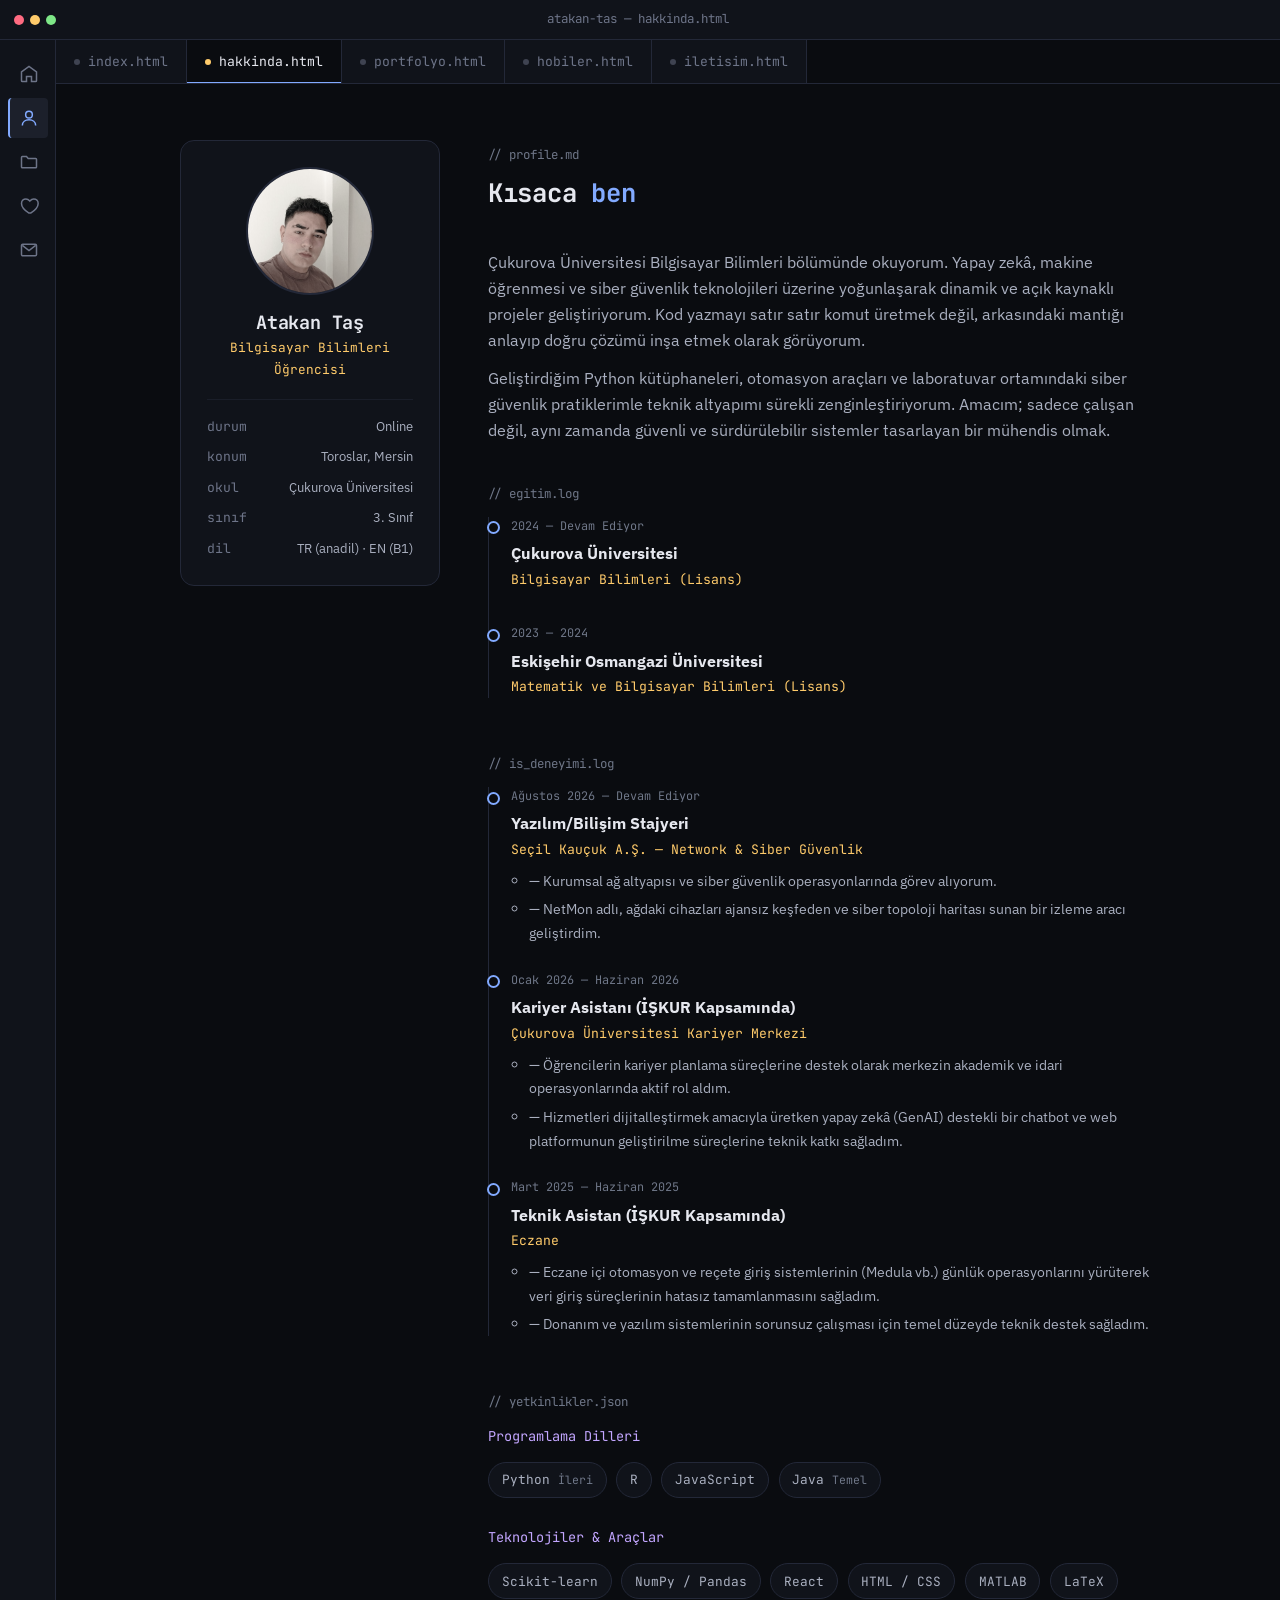
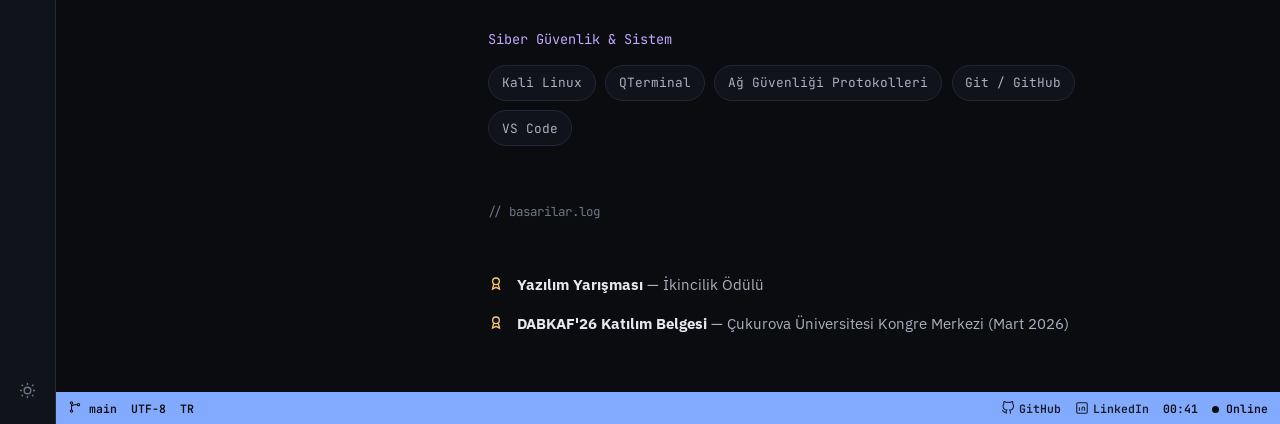
==== commit 10fe4739: "Add files via upload" ====
--- a/hakkinda.html
+++ b/hakkinda.html
@@ -119,7 +119,18 @@
                   <span class="eyebrow">is_deneyimi.log</span>
                   <ul class="timeline">
                     <li class="timeline-item">
-                      <div class="timeline-period">Ocak 2026 — Devam Ediyor</div>
+                      <div class="timeline-period">Ağustos 2026 — Devam Ediyor</div>
+                      <div class="timeline-title">Yazılım/Bilişim Stajyeri</div>
+                      <div class="timeline-sub">Seçil Kauçuk A.Ş. — Network & Siber Güvenlik</div>
+                      <div class="timeline-desc">
+                        <ul>
+                          <li>— Kurumsal ağ altyapısı ve siber güvenlik operasyonlarında görev alıyorum.</li>
+                          <li>— NetMon adlı, ağdaki cihazları ajansız keşfeden ve siber topoloji haritası sunan bir izleme aracı geliştirdim.</li>
+                        </ul>
+                      </div>
+                    </li>
+                    <li class="timeline-item">
+                      <div class="timeline-period">Ocak 2026 — Haziran 2026</div>
                       <div class="timeline-title">Kariyer Asistanı (İŞKUR Kapsamında)</div>
                       <div class="timeline-sub">Çukurova Üniversitesi Kariyer Merkezi</div>
                       <div class="timeline-desc">
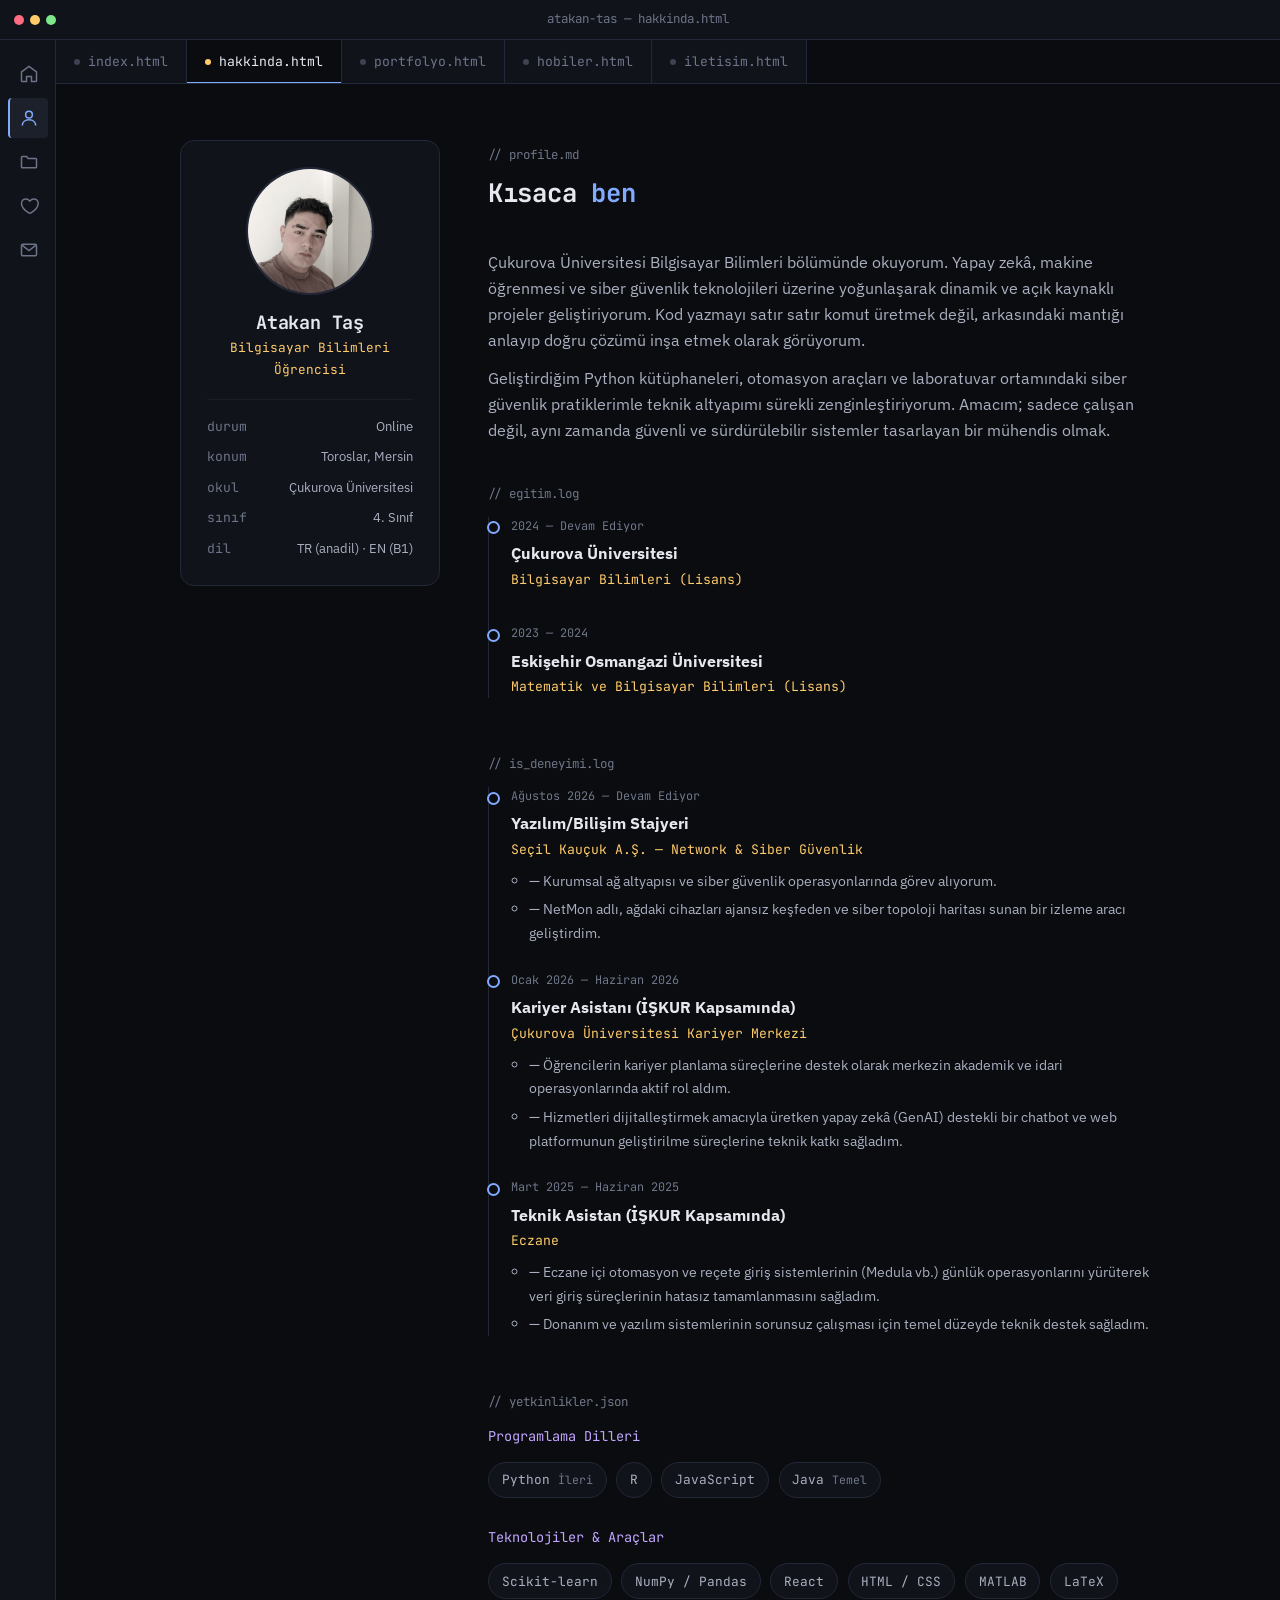
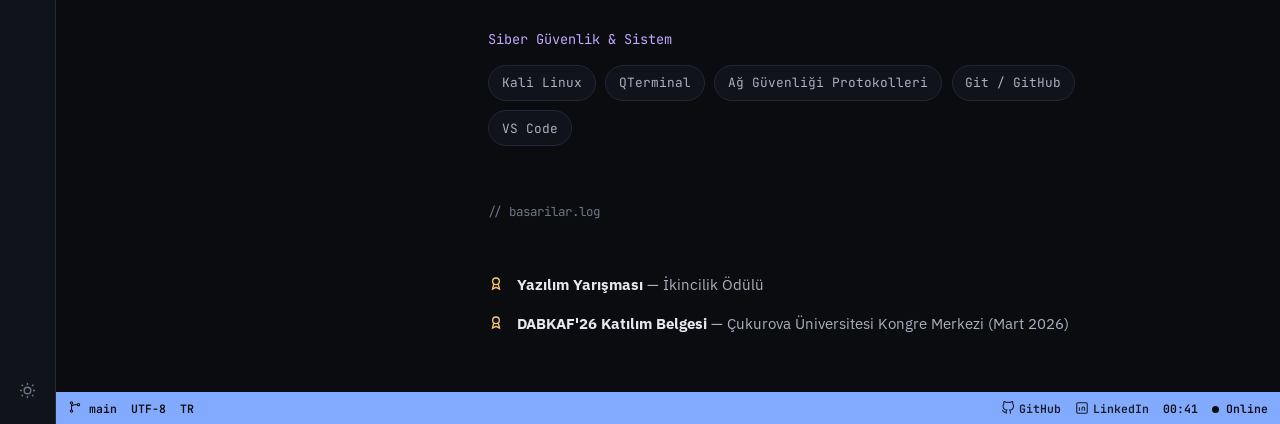
==== commit 348b5bb8: "Update hakkinda.html" ====
--- a/hakkinda.html
+++ b/hakkinda.html
@@ -76,7 +76,7 @@
                   <div class="profile-meta-row"><span class="profile-meta-key code">durum</span><span class="profile-meta-val">Online</span></div>
                   <div class="profile-meta-row"><span class="profile-meta-key code">konum</span><span class="profile-meta-val">Toroslar, Mersin</span></div>
                   <div class="profile-meta-row"><span class="profile-meta-key code">okul</span><span class="profile-meta-val">Çukurova Üniversitesi</span></div>
-                  <div class="profile-meta-row"><span class="profile-meta-key code">sınıf</span><span class="profile-meta-val">3. Sınıf</span></div>
+                  <div class="profile-meta-row"><span class="profile-meta-key code">sınıf</span><span class="profile-meta-val">4. Sınıf</span></div>
                   <div class="profile-meta-row"><span class="profile-meta-key code">dil</span><span class="profile-meta-val">TR (anadil) · EN (B1)</span></div>
                 </div>
               </aside>
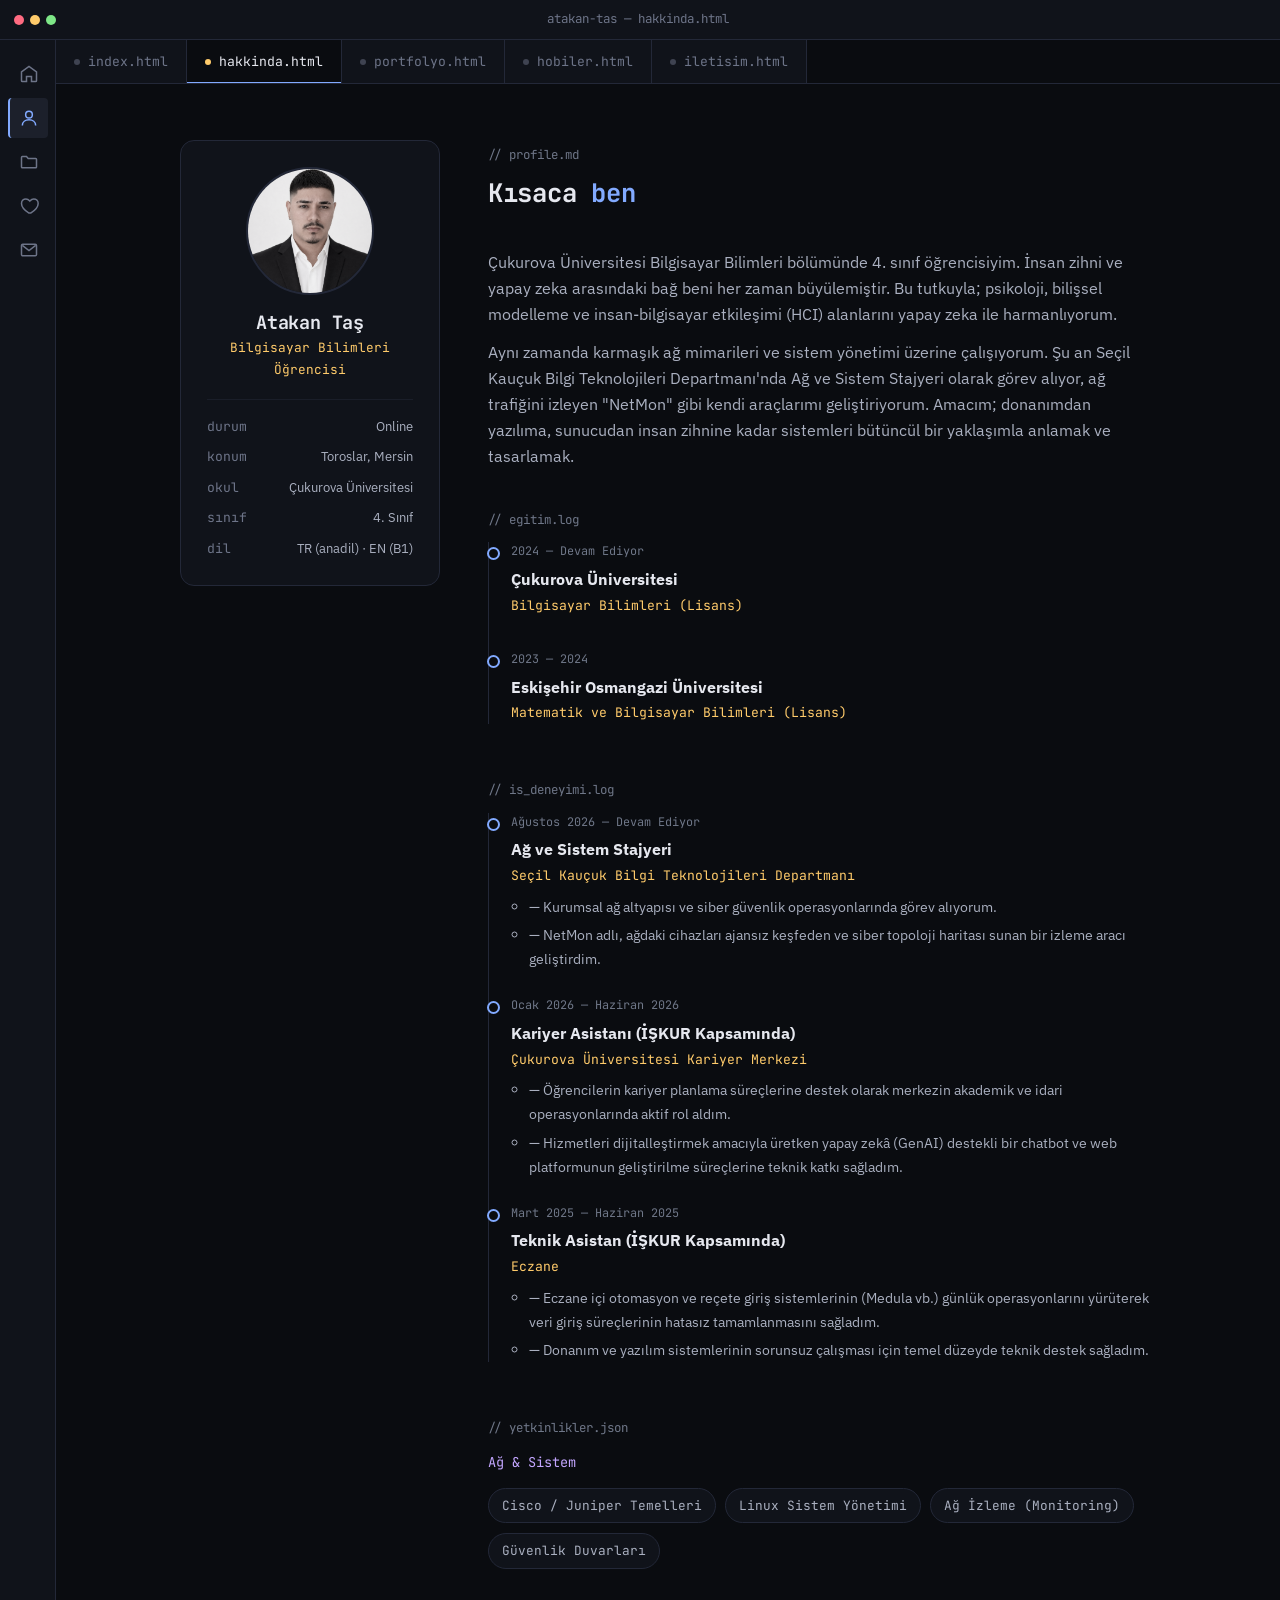
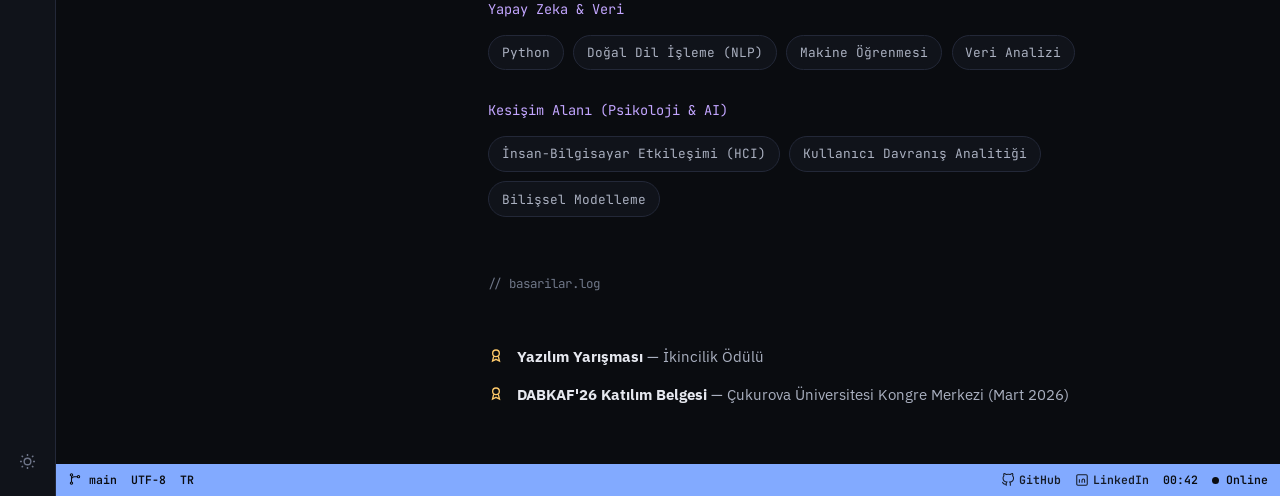
==== commit 5dacf1e7: "feat: AI ve Psikoloji odaklı yenilikler, Favicon ve SEO optimizasyonları, tasarım düzeltmeleri" ====
--- a/hakkinda.html
+++ b/hakkinda.html
@@ -16,11 +16,7 @@
       href="https://fonts.googleapis.com/css2?family=JetBrains+Mono:wght@400;500;600;700;800&family=IBM+Plex+Sans:wght@400;500;600;700&display=swap"
       rel="stylesheet"
     />
-    <link
-      rel="icon"
-      type="image/png"
-      href="https://cdn-icons-png.flaticon.com/512/919/919841.png"
-    />
+    <link rel="icon" type="image/svg+xml" href="https://cdn.jsdelivr.net/npm/lucide-static@0.359.0/icons/cpu.svg" />
     <script>
       // Tema flaşını (FOUC) önlemek için erken çalışır.
       (function () {
@@ -31,7 +27,18 @@
         } catch (e) {}
       })();
     </script>
-  </head>
+  
+    <!-- SEO & Advertising Tags -->
+    <meta name="keywords" content="Atakan Tas, Bilgisayar Bilimleri, Yazilim, Yapay Zeka, Siber Guvenlik, Cukurova Universitesi, Portfoy">
+    <meta name="author" content="Atakan Tas">
+    <meta name="robots" content="index, follow">
+    <meta name="twitter:card" content="summary_large_image">
+    <meta name="twitter:title" content="Atakan Tas — Bilgisayar Bilimleri Ogrencisi">
+    <meta name="twitter:description" content="Atakan Tas — Cukurova Universitesi Bilgisayar Bilimleri ogrencisi. Yapay zeka, siber guvenlik ve yazilim gelistirme uzerine calisiyor.">
+    <meta name="twitter:image" content="https://tasatakan.netlify.app/profile.jpg">
+    <meta property="og:image" content="https://tasatakan.netlify.app/profile.jpg">
+    <meta property="og:image:alt" content="Atakan Tas Portfoy">
+</head>
 
   <body>
     <div class="app-shell">
@@ -69,7 +76,7 @@
           <main class="editor-content">
             <div class="container about-grid">
               <aside class="profile-card">
-                <div class="profile-frame"><img src="myfoto.jpeg" alt="Atakan Taş" /></div>
+                <div class="profile-frame"><img src="profile.jpg" alt="Atakan Taş" /></div>
                 <h2 class="profile-name">Atakan Taş</h2>
                 <div class="profile-role">Bilgisayar Bilimleri Öğrencisi</div>
                 <div class="profile-meta">
@@ -87,16 +94,10 @@
                   <h1 class="section-title">Kısaca <span class="accent">ben</span></h1>
                 </div>
                 <p class="bio-text">
-                  Çukurova Üniversitesi Bilgisayar Bilimleri bölümünde okuyorum. Yapay zekâ,
-                  makine öğrenmesi ve siber güvenlik teknolojileri üzerine yoğunlaşarak dinamik
-                  ve açık kaynaklı projeler geliştiriyorum. Kod yazmayı satır satır komut üretmek
-                  değil, arkasındaki mantığı anlayıp doğru çözümü inşa etmek olarak görüyorum.
+                  Çukurova Üniversitesi Bilgisayar Bilimleri bölümünde 4. sınıf öğrencisiyim. İnsan zihni ve yapay zeka arasındaki bağ beni her zaman büyülemiştir. Bu tutkuyla; psikoloji, bilişsel modelleme ve insan-bilgisayar etkileşimi (HCI) alanlarını yapay zeka ile harmanlıyorum.
                 </p>
                 <p class="bio-text">
-                  Geliştirdiğim Python kütüphaneleri, otomasyon araçları ve laboratuvar
-                  ortamındaki siber güvenlik pratiklerimle teknik altyapımı sürekli
-                  zenginleştiriyorum. Amacım; sadece çalışan değil, aynı zamanda güvenli ve
-                  sürdürülebilir sistemler tasarlayan bir mühendis olmak.
+                  Aynı zamanda karmaşık ağ mimarileri ve sistem yönetimi üzerine çalışıyorum. Şu an Seçil Kauçuk Bilgi Teknolojileri Departmanı'nda Ağ ve Sistem Stajyeri olarak görev alıyor, ağ trafiğini izleyen "NetMon" gibi kendi araçlarımı geliştiriyorum. Amacım; donanımdan yazılıma, sunucudan insan zihnine kadar sistemleri bütüncül bir yaklaşımla anlamak ve tasarlamak.
                 </p>
 
                 <div class="section-block">
@@ -120,8 +121,8 @@
                   <ul class="timeline">
                     <li class="timeline-item">
                       <div class="timeline-period">Ağustos 2026 — Devam Ediyor</div>
-                      <div class="timeline-title">Yazılım/Bilişim Stajyeri</div>
-                      <div class="timeline-sub">Seçil Kauçuk A.Ş. — Network & Siber Güvenlik</div>
+                      <div class="timeline-title">Ağ ve Sistem Stajyeri</div>
+                      <div class="timeline-sub">Seçil Kauçuk Bilgi Teknolojileri Departmanı</div>
                       <div class="timeline-desc">
                         <ul>
                           <li>— Kurumsal ağ altyapısı ve siber güvenlik operasyonlarında görev alıyorum.</li>
@@ -158,33 +159,29 @@
                   <span class="eyebrow">yetkinlikler.json</span>
                   <div class="skills-groups">
                     <div>
-                      <div class="skill-group-title">Programlama Dilleri</div>
+                      <div class="skill-group-title">Ağ & Sistem</div>
                       <div class="skill-chips">
-                        <span class="skill-chip">Python <span class="lvl">İleri</span></span>
-                        <span class="skill-chip">R</span>
-                        <span class="skill-chip">JavaScript</span>
-                        <span class="skill-chip">Java <span class="lvl">Temel</span></span>
+                        <span class="skill-chip">Cisco / Juniper Temelleri</span>
+                        <span class="skill-chip">Linux Sistem Yönetimi</span>
+                        <span class="skill-chip">Ağ İzleme (Monitoring)</span>
+                        <span class="skill-chip">Güvenlik Duvarları</span>
                       </div>
                     </div>
                     <div>
-                      <div class="skill-group-title">Teknolojiler & Araçlar</div>
+                      <div class="skill-group-title">Yapay Zeka & Veri</div>
                       <div class="skill-chips">
-                        <span class="skill-chip">Scikit-learn</span>
-                        <span class="skill-chip">NumPy / Pandas</span>
-                        <span class="skill-chip">React</span>
-                        <span class="skill-chip">HTML / CSS</span>
-                        <span class="skill-chip">MATLAB</span>
-                        <span class="skill-chip">LaTeX</span>
+                        <span class="skill-chip">Python</span>
+                        <span class="skill-chip">Doğal Dil İşleme (NLP)</span>
+                        <span class="skill-chip">Makine Öğrenmesi</span>
+                        <span class="skill-chip">Veri Analizi</span>
                       </div>
                     </div>
                     <div>
-                      <div class="skill-group-title">Siber Güvenlik & Sistem</div>
+                      <div class="skill-group-title">Kesişim Alanı (Psikoloji & AI)</div>
                       <div class="skill-chips">
-                        <span class="skill-chip">Kali Linux</span>
-                        <span class="skill-chip">QTerminal</span>
-                        <span class="skill-chip">Ağ Güvenliği Protokolleri</span>
-                        <span class="skill-chip">Git / GitHub</span>
-                        <span class="skill-chip">VS Code</span>
+                        <span class="skill-chip">İnsan-Bilgisayar Etkileşimi (HCI)</span>
+                        <span class="skill-chip">Kullanıcı Davranış Analitiği</span>
+                        <span class="skill-chip">Bilişsel Modelleme</span>
                       </div>
                     </div>
                   </div>
@@ -208,8 +205,8 @@
               <span>TR</span>
             </div>
             <div class="statusbar-right">
-              <a href="https://github.com/AtakaanShiva" target="_blank" rel="noopener"><svg viewBox="0 0 24 24"><path d="M9 19c-5 1.5-5-2.5-7-3m14 6v-3.87a3.37 3.37 0 0 0-.94-2.61c3.14-.35 6.44-1.54 6.44-7A5.44 5.44 0 0 0 20 4.77 5.07 5.07 0 0 0 19.91 1S18.73.65 16 2.48a13.38 13.38 0 0 0-7 0C6.27.65 5.09 1 5.09 1A5.07 5.07 0 0 0 5 4.77a5.44 5.44 0 0 0-1.5 3.78c0 5.42 3.3 6.61 6.44 7A3.37 3.37 0 0 0 9 18.13V22"/></svg> GitHub</a>
-              <a href="https://linkedin.com/in/atakan-ta%C5%9F" target="_blank" rel="noopener"><svg viewBox="0 0 24 24"><rect x="3" y="3" width="18" height="18" rx="2"/><path d="M7.5 10.5v6M7.5 7.5v.01M12 16.5v-3.7c0-1.5 1-2.5 2.3-2.5 1.3 0 2.2 1 2.2 2.5v3.7"/></svg> LinkedIn</a>
+              <a href="https://github.com/AtakanTas-io" target="_blank" rel="noopener"><svg viewBox="0 0 24 24"><path d="M9 19c-5 1.5-5-2.5-7-3m14 6v-3.87a3.37 3.37 0 0 0-.94-2.61c3.14-.35 6.44-1.54 6.44-7A5.44 5.44 0 0 0 20 4.77 5.07 5.07 0 0 0 19.91 1S18.73.65 16 2.48a13.38 13.38 0 0 0-7 0C6.27.65 5.09 1 5.09 1A5.07 5.07 0 0 0 5 4.77a5.44 5.44 0 0 0-1.5 3.78c0 5.42 3.3 6.61 6.44 7A3.37 3.37 0 0 0 9 18.13V22"/></svg> GitHub</a>
+              <a href="https://www.linkedin.com/in/atakan-ta%C5%9F-4824362a7/" target="_blank" rel="noopener"><svg viewBox="0 0 24 24"><rect x="3" y="3" width="18" height="18" rx="2"/><path d="M7.5 10.5v6M7.5 7.5v.01M12 16.5v-3.7c0-1.5 1-2.5 2.3-2.5 1.3 0 2.2 1 2.2 2.5v3.7"/></svg> LinkedIn</a>
               <span id="status-clock"></span>
               <span><span class="status-pulse"></span> Online</span>
             </div>
--- a/style.css
+++ b/style.css
@@ -1,4 +1,4 @@
-/* =========================================================
+﻿/* =========================================================
    ATAKAN TAŞ — Portföy
    Tasarım konsepti: "Editör Kabuğu" — site, pencere çubuğu,
    aktivite şeridi, dosya sekmeleri ve durum çubuğuyla gerçek
@@ -859,66 +859,82 @@
 }
 
 .hobby-card {
+  position: relative;
   background: var(--bg-panel);
   border: 1px solid var(--border);
-  border-radius: var(--radius-md);
+  border-radius: var(--radius-lg);
   overflow: hidden;
-  transition: border-color 0.25s ease, transform 0.25s ease;
+  height: 320px;
+  cursor: pointer;
+  transition: transform 0.3s ease, border-color 0.3s ease, box-shadow 0.3s ease;
 }
 .hobby-card:hover {
   border-color: var(--syntax-keyword);
-  transform: translateY(-3px);
-}
-
+  transform: translateY(-4px);
+  box-shadow: var(--shadow-lift);
+}
 .hobby-header {
-  position: relative;
-  height: 170px;
-  cursor: pointer;
-  overflow: hidden;
+  position: absolute;
+  inset: 0;
+  z-index: 1;
 }
 .hobby-header img {
   width: 100%;
   height: 100%;
   object-fit: cover;
-  opacity: 0.55;
-  transition: opacity 0.3s ease, transform 0.4s ease;
+  transition: transform 0.5s ease, filter 0.5s ease;
+  filter: brightness(0.7);
 }
 .hobby-card:hover .hobby-header img {
-  opacity: 0.85;
-  transform: scale(1.04);
+  transform: scale(1.08);
+  filter: brightness(0.2);
 }
 .hobby-overlay {
   position: absolute;
   inset: 0;
-  display: flex;
-  align-items: flex-end;
-  justify-content: space-between;
-  padding: 14px 16px;
-  background: linear-gradient(to top, rgba(10, 12, 16, 0.92), transparent 70%);
+  z-index: 2;
+  display: flex;
+  flex-direction: column;
+  justify-content: flex-end;
+  padding: 1.5rem;
+  background: linear-gradient(to top, rgba(10,12,16, 0.95) 0%, rgba(10,12,16, 0.4) 50%, transparent 100%);
+  transition: opacity 0.4s ease;
+}
+.hobby-card:hover .hobby-overlay {
+  opacity: 0;
 }
 .hobby-overlay h3 {
-  font-size: 1.05rem;
+  font-size: 1.3rem;
   color: #fff;
+  margin-bottom: 0.5rem;
 }
 .hobby-toggle-icon {
-  color: var(--syntax-keyword);
-  font-family: var(--font-mono);
-  font-size: 1.1rem;
-  transition: transform 0.25s ease;
-}
-.hobby-card.open .hobby-toggle-icon { transform: rotate(45deg); }
-
+  display: none;
+}
 .hobby-body {
-  max-height: 0;
-  overflow: hidden;
-  transition: max-height 0.3s ease;
+  position: absolute;
+  inset: 0;
+  z-index: 3;
+  display: flex;
+  flex-direction: column;
+  justify-content: center;
+  padding: 1.5rem;
+  color: var(--text-secondary);
+  font-size: 0.95rem;
+  opacity: 0;
+  transform: translateY(15px);
+  transition: opacity 0.4s ease, transform 0.4s ease;
+}
+.hobby-card:hover .hobby-body {
+  opacity: 1;
+  transform: translateY(0);
 }
 .hobby-body-inner {
-  padding: 1.1rem 1.3rem 1.3rem;
-  font-size: 0.9rem;
-  color: var(--text-secondary);
-}
-.hobby-body-inner strong { color: var(--syntax-string); }
+  line-height: 1.6;
+}
+.hobby-body-inner strong {
+  color: var(--syntax-string);
+}
 
 /* --- Featured project card --- */
 .proj-card {
@@ -1123,3 +1139,5 @@
   max-width: 600px;
   margin-top: 0.6rem;
 }
+
+
